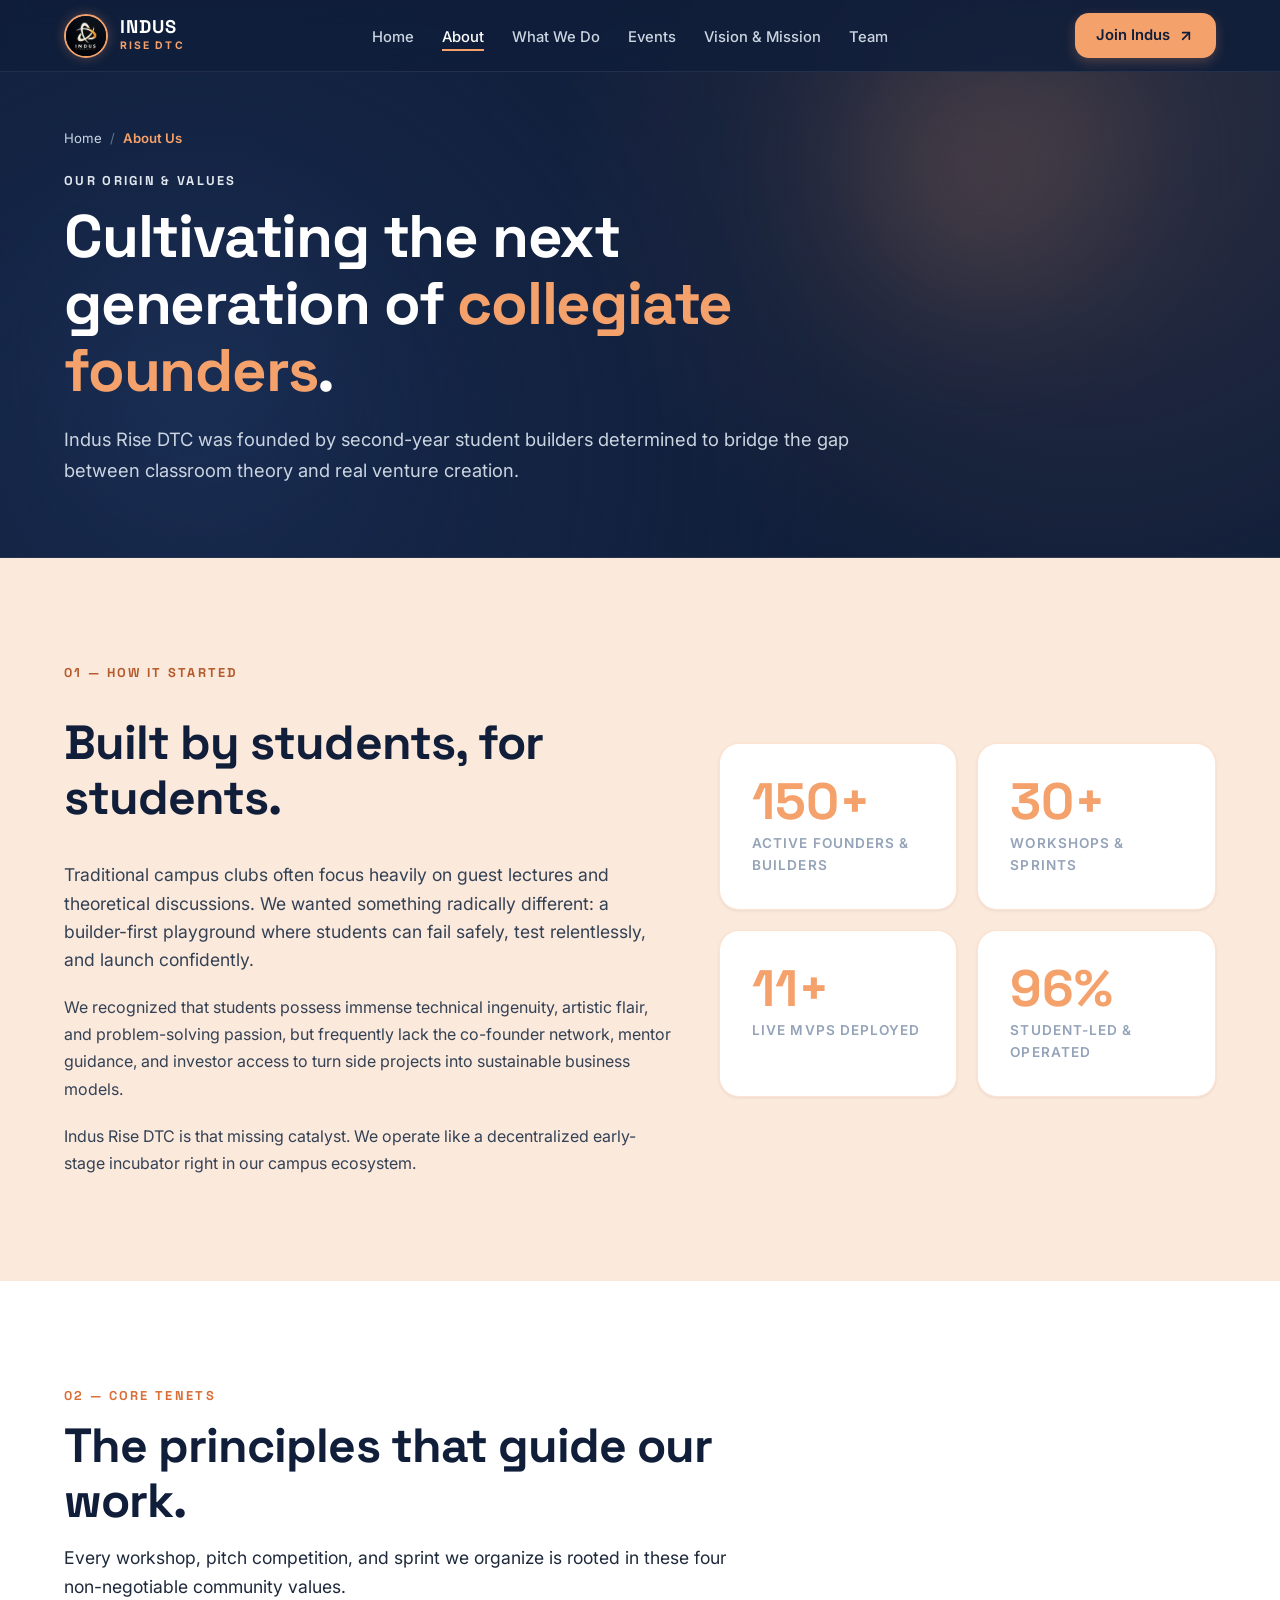
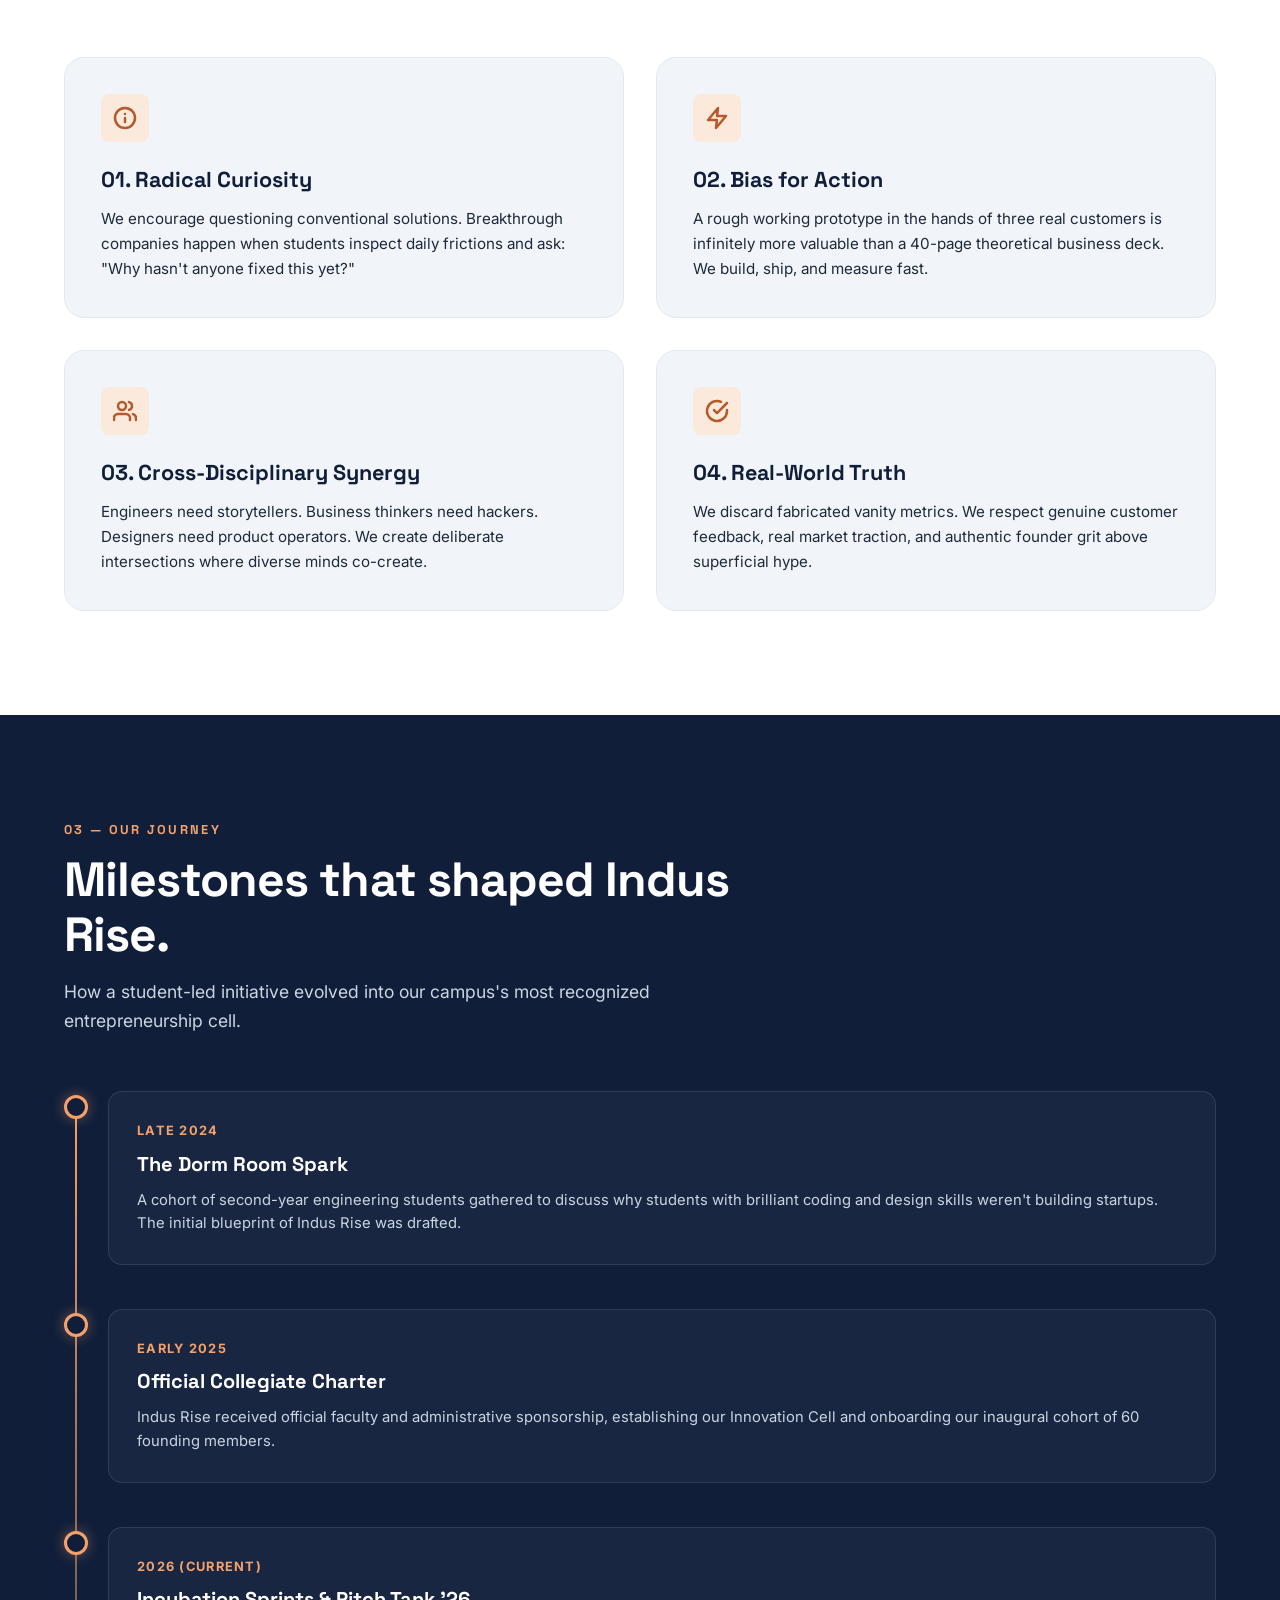
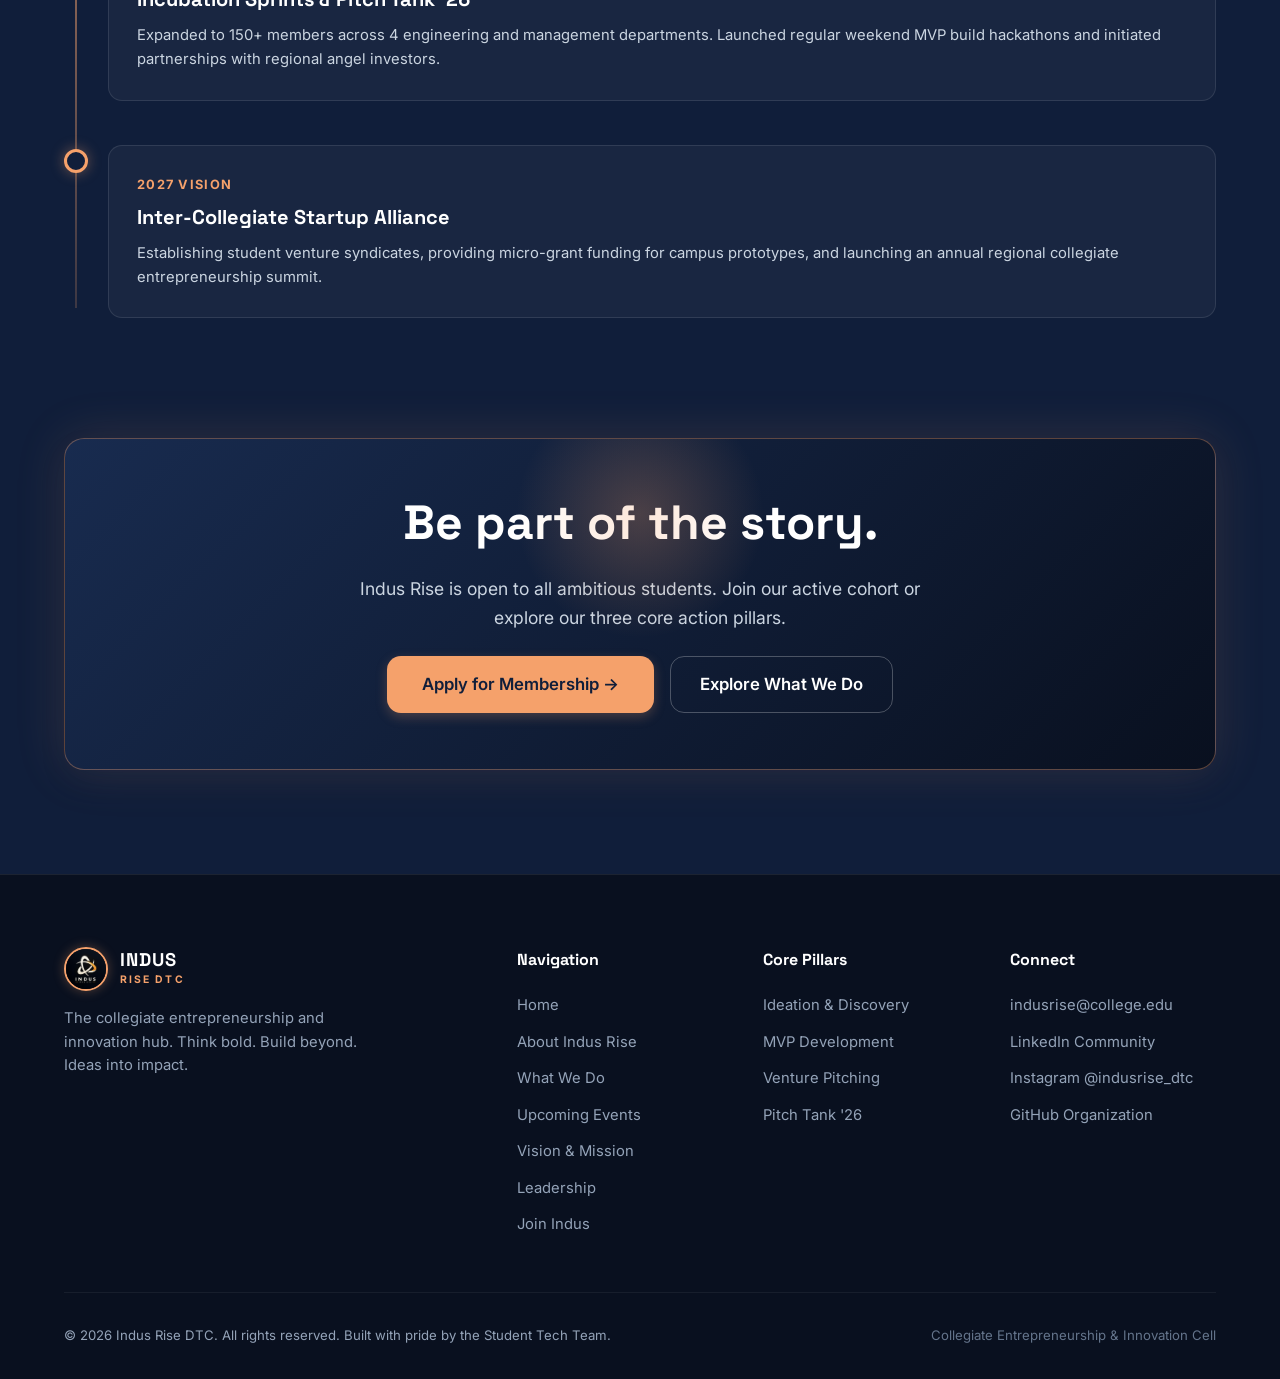
==== about.html @ a125e2bd "Add dedicated pages, preloader animation, and ambient particle graphics" ====
<!DOCTYPE html>
<html lang="en">
<head>
  <meta charset="UTF-8">
  <meta name="viewport" content="width=device-width, initial-scale=1.0">
  <meta name="description" content="About Indus Rise DTC — Our story, ethos, and milestones empowering student founders.">
  <title>About Us — Indus Rise DTC</title>

  <!-- Favicon -->
  <link rel="icon" type="image/png" href="assets/logo.png">

  <!-- Google Fonts: Space Grotesk & Inter -->
  <link rel="preconnect" href="https://fonts.googleapis.com">
  <link rel="preconnect" href="https://fonts.gstatic.com" crossorigin>
  <link href="https://fonts.googleapis.com/css2?family=Inter:wght@400;500;600;700&family=Space+Grotesk:wght@500;600;700&display=swap" rel="stylesheet">

  <!-- Main Stylesheet -->
  <link rel="stylesheet" href="css/style.css">
</head>
<body>

  <!-- Interactive Branded Preloader -->
  <div id="preloader" class="preloader" aria-hidden="true">
    <div class="preloader-emblem">
      <div class="preloader-ring"></div>
      <div class="preloader-ring-outer"></div>
      <img src="assets/logo.png" alt="Indus Rise Logo" class="preloader-logo">
    </div>
    <div class="preloader-text">
      <span id="preloader-status-text">INITIALIZING ABOUT INDUS RISE...</span>
    </div>
    <div class="preloader-bar-wrap">
      <div id="preloader-progress-bar" class="preloader-bar"></div>
    </div>
  </div>

  <!-- Top Scroll Progress Bar -->
  <div id="scroll-progress" aria-hidden="true"></div>

  <!-- Fixed Site Navigation Header -->
  <header class="site-header">
    <div class="nav-container">
      <a href="index.html" class="brand-logo" aria-label="Indus Rise Homepage">
        <img src="assets/logo.png" alt="Indus Rise DTC Logo" class="brand-logo-img">
        <div class="logo-text">
          <span class="logo-title">INDUS</span>
          <span class="logo-sub">RISE DTC</span>
        </div>
      </a>

      <ul class="nav-links">
        <li><a href="index.html">Home</a></li>
        <li><a href="about.html" class="active">About</a></li>
        <li><a href="pillars.html">What We Do</a></li>
        <li><a href="events.html">Events</a></li>
        <li><a href="vision.html">Vision & Mission</a></li>
        <li><a href="team.html">Team</a></li>
      </ul>

      <div class="nav-actions">
        <a href="join.html" class="btn btn-primary">
          Join Indus
          <svg width="16" height="16" viewBox="0 0 24 24" fill="none" stroke="currentColor" stroke-width="2.5" stroke-linecap="round" stroke-linejoin="round">
            <line x1="7" y1="17" x2="17" y2="7"></line>
            <polyline points="7 7 17 7 17 17"></polyline>
          </svg>
        </a>
        <button class="mobile-toggle" aria-label="Toggle navigation menu" aria-expanded="false">
          <span></span>
          <span></span>
          <span></span>
        </button>
      </div>
    </div>
  </header>

  <!-- Mobile Navigation Drawer -->
  <aside class="mobile-drawer" aria-label="Mobile Navigation">
    <ul class="mobile-nav-links">
      <li>
        <a href="index.html">
          <span>Home</span>
          <svg width="18" height="18" viewBox="0 0 24 24" fill="none" stroke="currentColor" stroke-width="2" stroke-linecap="round" stroke-linejoin="round"><path d="M3 9l9-7 9 7v11a2 2 0 0 1-2 2H5a2 2 0 0 1-2-2z"></path></svg>
        </a>
      </li>
      <li>
        <a href="about.html" class="active">
          <span>About Us</span>
          <svg width="18" height="18" viewBox="0 0 24 24" fill="none" stroke="currentColor" stroke-width="2" stroke-linecap="round" stroke-linejoin="round"><path d="M17 21v-2a4 4 0 0 0-4-4H5a4 4 0 0 0-4 4v2"></path><circle cx="9" cy="7" r="4"></circle></svg>
        </a>
      </li>
      <li>
        <a href="pillars.html">
          <span>What We Do</span>
          <svg width="18" height="18" viewBox="0 0 24 24" fill="none" stroke="currentColor" stroke-width="2" stroke-linecap="round" stroke-linejoin="round"><polygon points="12 2 2 7 12 12 22 7 12 2"></polygon><polyline points="2 17 12 22 22 17"></polyline><polyline points="2 12 12 17 22 12"></polyline></svg>
        </a>
      </li>
      <li>
        <a href="events.html">
          <span>Events & Activities</span>
          <svg width="18" height="18" viewBox="0 0 24 24" fill="none" stroke="currentColor" stroke-width="2" stroke-linecap="round" stroke-linejoin="round"><rect x="3" y="4" width="18" height="18" rx="2" ry="2"></rect><line x1="16" y1="2" x2="16" y2="6"></line><line x1="8" y1="2" x2="8" y2="6"></line><line x1="3" y1="10" x2="21" y2="10"></line></svg>
        </a>
      </li>
      <li>
        <a href="vision.html">
          <span>Vision & Mission</span>
          <svg width="18" height="18" viewBox="0 0 24 24" fill="none" stroke="currentColor" stroke-width="2" stroke-linecap="round" stroke-linejoin="round"><circle cx="12" cy="12" r="10"></circle><polygon points="16.24 7.76 14.12 14.12 7.76 16.24 9.88 9.88 16.24 7.76"></polygon></svg>
        </a>
      </li>
      <li>
        <a href="team.html">
          <span>Leadership Team</span>
          <svg width="18" height="18" viewBox="0 0 24 24" fill="none" stroke="currentColor" stroke-width="2" stroke-linecap="round" stroke-linejoin="round"><path d="M16 21v-2a4 4 0 0 0-4-4H6a4 4 0 0 0-4 4v2"></path><circle cx="9" cy="7" r="4"></circle><path d="M22 21v-2a4 4 0 0 0-3-3.87"></path><path d="M16 3.13a4 4 0 0 1 0 7.75"></path></svg>
        </a>
      </li>
      <li>
        <a href="join.html" style="background: rgba(245, 161, 107, 0.2); color: var(--color-peach-500);">
          <span>Join the Club</span>
          <svg width="18" height="18" viewBox="0 0 24 24" fill="none" stroke="currentColor" stroke-width="2" stroke-linecap="round" stroke-linejoin="round"><line x1="12" y1="5" x2="12" y2="19"></line><line x1="5" y1="12" x2="19" y2="12"></line></svg>
        </a>
      </li>
    </ul>
  </aside>

  <!-- ========================================================================
       PAGE BANNER
       ======================================================================== -->
  <section class="page-banner">
    <div class="ambient-canvas-wrap" aria-hidden="true">
      <div class="glow-orb glow-orb-peach" style="width: 340px; height: 340px; top: 0%; right: 10%;"></div>
      <div class="glow-orb glow-orb-navy" style="width: 400px; height: 400px; bottom: 0%; left: 0%;"></div>
    </div>

    <div class="section-container">
      <div class="page-banner-content reveal">
        <nav class="breadcrumbs" aria-label="Breadcrumbs">
          <a href="index.html">Home</a>
          <span class="sep">/</span>
          <span class="current">About Us</span>
        </nav>

        <span class="section-tag">OUR ORIGIN & VALUES</span>
        <h1 class="page-banner-title">
          Cultivating the next generation of <span style="color: var(--color-peach-500);">collegiate founders</span>.
        </h1>
        <p class="page-banner-desc">
          Indus Rise DTC was founded by second-year student builders determined to bridge the gap between classroom theory and real venture creation.
        </p>
      </div>
    </div>
  </section>

  <!-- ========================================================================
       SECTION: THE GENESIS STORY
       ======================================================================== -->
  <section class="section theme-peach">
    <div class="section-container">
      <div class="about-grid">
        <div class="about-text-col reveal">
          <span class="section-tag">01 — HOW IT STARTED</span>
          <h2 class="section-title">Built by students, for students.</h2>
          <p class="section-desc">
            Traditional campus clubs often focus heavily on guest lectures and theoretical discussions. We wanted something radically different: a builder-first playground where students can fail safely, test relentlessly, and launch confidently.
          </p>
          <p style="color: var(--color-slate-700); font-size: 1rem; line-height: 1.7;">
            We recognized that students possess immense technical ingenuity, artistic flair, and problem-solving passion, but frequently lack the co-founder network, mentor guidance, and investor access to turn side projects into sustainable business models.
          </p>
          <p style="color: var(--color-slate-700); font-size: 1rem; line-height: 1.7;">
            Indus Rise DTC is that missing catalyst. We operate like a decentralized early-stage incubator right in our campus ecosystem.
          </p>
        </div>

        <!-- Metric Highlight Cards with Live Animated Counters -->
        <div class="reveal reveal-delay-2" style="display: grid; grid-template-columns: 1fr 1fr; gap: 1.25rem;">
          <div class="card-glow-spot" style="background: var(--color-white); border-radius: var(--border-radius-lg); padding: 2rem; border: 1px solid rgba(245, 161, 107, 0.3); box-shadow: var(--shadow-sm);">
            <div class="counter-box">
              <span class="counter-number" data-count="150" data-suffix="+">0</span>
              <span class="counter-label">Active Founders & Builders</span>
            </div>
          </div>

          <div class="card-glow-spot" style="background: var(--color-white); border-radius: var(--border-radius-lg); padding: 2rem; border: 1px solid rgba(245, 161, 107, 0.3); box-shadow: var(--shadow-sm);">
            <div class="counter-box">
              <span class="counter-number" data-count="30" data-suffix="+">0</span>
              <span class="counter-label">Workshops & Sprints</span>
            </div>
          </div>

          <div class="card-glow-spot" style="background: var(--color-white); border-radius: var(--border-radius-lg); padding: 2rem; border: 1px solid rgba(245, 161, 107, 0.3); box-shadow: var(--shadow-sm);">
            <div class="counter-box">
              <span class="counter-number" data-count="12" data-suffix="+">0</span>
              <span class="counter-label">Live MVPs Deployed</span>
            </div>
          </div>

          <div class="card-glow-spot" style="background: var(--color-white); border-radius: var(--border-radius-lg); padding: 2rem; border: 1px solid rgba(245, 161, 107, 0.3); box-shadow: var(--shadow-sm);">
            <div class="counter-box">
              <span class="counter-number" data-count="100" data-suffix="%">0</span>
              <span class="counter-label">Student-Led & Operated</span>
            </div>
          </div>
        </div>
      </div>
    </div>
  </section>

  <!-- ========================================================================
       SECTION: OUR 4 CORE TENETS
       ======================================================================== -->
  <section class="section theme-white">
    <div class="section-container">
      <div class="section-header reveal">
        <span class="section-tag">02 — CORE TENETS</span>
        <h2 class="section-title">The principles that guide our work.</h2>
        <p class="section-desc">
          Every workshop, pitch competition, and sprint we organize is rooted in these four non-negotiable community values.
        </p>
      </div>

      <div class="details-grid-2col">
        <!-- Tenet 1 -->
        <div class="card-glow-spot reveal reveal-delay-1" style="background: var(--color-slate-100); border: 1px solid var(--color-slate-200); border-radius: var(--border-radius-lg); padding: 2.25rem;">
          <div style="width: 48px; height: 48px; border-radius: var(--border-radius-sm); background: var(--color-peach-100); color: var(--color-peach-700); display: flex; align-items: center; justify-content: center; margin-bottom: 1.25rem;">
            <svg width="24" height="24" viewBox="0 0 24 24" fill="none" stroke="currentColor" stroke-width="2.5" stroke-linecap="round" stroke-linejoin="round">
              <circle cx="12" cy="12" r="10"></circle>
              <line x1="12" y1="16" x2="12" y2="12"></line>
              <line x1="12" y1="8" x2="12.01" y2="8"></line>
            </svg>
          </div>
          <h3 style="font-family: var(--font-heading); color: var(--color-navy-900); font-size: 1.35rem; margin-bottom: 0.5rem;">01. Radical Curiosity</h3>
          <p style="color: var(--color-slate-600); font-size: 0.95rem; line-height: 1.65;">
            We encourage questioning conventional solutions. Breakthrough companies happen when students inspect daily frictions and ask: "Why hasn't anyone fixed this yet?"
          </p>
        </div>

        <!-- Tenet 2 -->
        <div class="card-glow-spot reveal reveal-delay-2" style="background: var(--color-slate-100); border: 1px solid var(--color-slate-200); border-radius: var(--border-radius-lg); padding: 2.25rem;">
          <div style="width: 48px; height: 48px; border-radius: var(--border-radius-sm); background: var(--color-peach-100); color: var(--color-peach-700); display: flex; align-items: center; justify-content: center; margin-bottom: 1.25rem;">
            <svg width="24" height="24" viewBox="0 0 24 24" fill="none" stroke="currentColor" stroke-width="2.5" stroke-linecap="round" stroke-linejoin="round">
              <polygon points="13 2 3 14 12 14 11 22 21 10 12 10 13 2"></polygon>
            </svg>
          </div>
          <h3 style="font-family: var(--font-heading); color: var(--color-navy-900); font-size: 1.35rem; margin-bottom: 0.5rem;">02. Bias for Action</h3>
          <p style="color: var(--color-slate-600); font-size: 0.95rem; line-height: 1.65;">
            A rough working prototype in the hands of three real customers is infinitely more valuable than a 40-page theoretical business deck. We build, ship, and measure fast.
          </p>
        </div>

        <!-- Tenet 3 -->
        <div class="card-glow-spot reveal reveal-delay-3" style="background: var(--color-slate-100); border: 1px solid var(--color-slate-200); border-radius: var(--border-radius-lg); padding: 2.25rem;">
          <div style="width: 48px; height: 48px; border-radius: var(--border-radius-sm); background: var(--color-peach-100); color: var(--color-peach-700); display: flex; align-items: center; justify-content: center; margin-bottom: 1.25rem;">
            <svg width="24" height="24" viewBox="0 0 24 24" fill="none" stroke="currentColor" stroke-width="2.5" stroke-linecap="round" stroke-linejoin="round">
              <path d="M17 21v-2a4 4 0 0 0-4-4H5a4 4 0 0 0-4 4v2"></path>
              <circle cx="9" cy="7" r="4"></circle>
              <path d="M23 21v-2a4 4 0 0 0-3-3.87"></path>
              <path d="M16 3.13a4 4 0 0 1 0 7.75"></path>
            </svg>
          </div>
          <h3 style="font-family: var(--font-heading); color: var(--color-navy-900); font-size: 1.35rem; margin-bottom: 0.5rem;">03. Cross-Disciplinary Synergy</h3>
          <p style="color: var(--color-slate-600); font-size: 0.95rem; line-height: 1.65;">
            Engineers need storytellers. Business thinkers need hackers. Designers need product operators. We create deliberate intersections where diverse minds co-create.
          </p>
        </div>

        <!-- Tenet 4 -->
        <div class="card-glow-spot reveal reveal-delay-4" style="background: var(--color-slate-100); border: 1px solid var(--color-slate-200); border-radius: var(--border-radius-lg); padding: 2.25rem;">
          <div style="width: 48px; height: 48px; border-radius: var(--border-radius-sm); background: var(--color-peach-100); color: var(--color-peach-700); display: flex; align-items: center; justify-content: center; margin-bottom: 1.25rem;">
            <svg width="24" height="24" viewBox="0 0 24 24" fill="none" stroke="currentColor" stroke-width="2.5" stroke-linecap="round" stroke-linejoin="round">
              <path d="M22 11.08V12a10 10 0 1 1-5.93-9.14"></path>
              <polyline points="22 4 12 14.01 9 11.01"></polyline>
            </svg>
          </div>
          <h3 style="font-family: var(--font-heading); color: var(--color-navy-900); font-size: 1.35rem; margin-bottom: 0.5rem;">04. Real-World Truth</h3>
          <p style="color: var(--color-slate-600); font-size: 0.95rem; line-height: 1.65;">
            We discard fabricated vanity metrics. We respect genuine customer feedback, real market traction, and authentic founder grit above superficial hype.
          </p>
        </div>
      </div>
    </div>
  </section>

  <!-- ========================================================================
       SECTION: MILESTONE TIMELINE
       ======================================================================== -->
  <section class="section theme-dark">
    <div class="section-container">
      <div class="section-header reveal">
        <span class="section-tag">03 — OUR JOURNEY</span>
        <h2 class="section-title">Milestones that shaped Indus Rise.</h2>
        <p class="section-desc">
          How a student-led initiative evolved into our campus's most recognized entrepreneurship cell.
        </p>
      </div>

      <div class="timeline-track reveal">
        <!-- Node 1 -->
        <div class="timeline-node">
          <div class="timeline-dot"></div>
          <div class="timeline-content card-glow-spot">
            <span class="timeline-date">Late 2024</span>
            <h3 class="timeline-title">The Dorm Room Spark</h3>
            <p class="timeline-desc">
              A cohort of second-year engineering students gathered to discuss why students with brilliant coding and design skills weren't building startups. The initial blueprint of Indus Rise was drafted.
            </p>
          </div>
        </div>

        <!-- Node 2 -->
        <div class="timeline-node">
          <div class="timeline-dot"></div>
          <div class="timeline-content card-glow-spot">
            <span class="timeline-date">Early 2025</span>
            <h3 class="timeline-title">Official Collegiate Charter</h3>
            <p class="timeline-desc">
              Indus Rise received official faculty and administrative sponsorship, establishing our Innovation Cell and onboarding our inaugural cohort of 60 founding members.
            </p>
          </div>
        </div>

        <!-- Node 3 -->
        <div class="timeline-node">
          <div class="timeline-dot"></div>
          <div class="timeline-content card-glow-spot">
            <span class="timeline-date">2026 (Current)</span>
            <h3 class="timeline-title">Incubation Sprints & Pitch Tank '26</h3>
            <p class="timeline-desc">
              Expanded to 150+ members across 4 engineering and management departments. Launched regular weekend MVP build hackathons and initiated partnerships with regional angel investors.
            </p>
          </div>
        </div>

        <!-- Node 4 -->
        <div class="timeline-node">
          <div class="timeline-dot"></div>
          <div class="timeline-content card-glow-spot">
            <span class="timeline-date">2027 Vision</span>
            <h3 class="timeline-title">Inter-Collegiate Startup Alliance</h3>
            <p class="timeline-desc">
              Establishing student venture syndicates, providing micro-grant funding for campus prototypes, and launching an annual regional collegiate entrepreneurship summit.
            </p>
          </div>
        </div>
      </div>
    </div>
  </section>

  <!-- ========================================================================
       CALL TO ACTION BANNER
       ======================================================================== -->
  <section class="section theme-dark" style="padding-top: 1rem;">
    <div class="section-container">
      <div class="cta-box reveal">
        <h2 class="cta-headline">Be part of the story.</h2>
        <p class="cta-subtitle">
          Indus Rise is open to all ambitious students. Join our active cohort or explore our three core action pillars.
        </p>
        <div style="display: flex; gap: 1rem; flex-wrap: wrap; justify-content: center;">
          <a href="join.html" class="btn btn-primary" style="padding: 0.85rem 2.2rem; font-size: 1.05rem;">
            Apply for Membership →
          </a>
          <a href="pillars.html" class="btn btn-outline" style="padding: 0.85rem 1.8rem; font-size: 1.05rem;">
            Explore What We Do
          </a>
        </div>
      </div>
    </div>
  </section>

  <!-- ========================================================================
       FOOTER
       ======================================================================== -->
  <footer class="site-footer">
    <div class="section-container">
      <div class="footer-top">
        <div class="footer-brand">
          <div class="brand-logo">
            <img src="assets/logo.png" alt="Indus Rise Logo" class="brand-logo-img">
            <div class="logo-text">
              <span class="logo-title">INDUS</span>
              <span class="logo-sub">RISE DTC</span>
            </div>
          </div>
          <p class="footer-desc">
            The collegiate entrepreneurship and innovation hub. Think bold. Build beyond. Ideas into impact.
          </p>
        </div>

        <div class="footer-nav-col">
          <h5>Navigation</h5>
          <ul class="footer-links">
            <li><a href="index.html">Home</a></li>
            <li><a href="about.html">About Indus Rise</a></li>
            <li><a href="pillars.html">What We Do</a></li>
            <li><a href="events.html">Upcoming Events</a></li>
            <li><a href="vision.html">Vision & Mission</a></li>
            <li><a href="team.html">Leadership</a></li>
            <li><a href="join.html">Join Indus</a></li>
          </ul>
        </div>

        <div class="footer-nav-col">
          <h5>Core Pillars</h5>
          <ul class="footer-links">
            <li><a href="pillars.html">Ideation & Discovery</a></li>
            <li><a href="pillars.html">MVP Development</a></li>
            <li><a href="pillars.html">Venture Pitching</a></li>
            <li><a href="events.html">Pitch Tank '26</a></li>
          </ul>
        </div>

        <div class="footer-nav-col">
          <h5>Connect</h5>
          <ul class="footer-links">
            <li><a href="mailto:indusrise@college.edu">indusrise@college.edu</a></li>
            <li><a href="#">LinkedIn Community</a></li>
            <li><a href="#">Instagram @indusrise_dtc</a></li>
            <li><a href="#">GitHub Organization</a></li>
          </ul>
        </div>
      </div>

      <div class="footer-bottom">
        <p>&copy; 2026 Indus Rise DTC. All rights reserved. Built with pride by the Student Tech Team.</p>
        <p style="color: var(--color-slate-500);">Collegiate Entrepreneurship & Innovation Cell</p>
      </div>
    </div>
  </footer>

  <button id="back-to-top" class="back-to-top-btn" aria-label="Back to top">
    <svg width="20" height="20" viewBox="0 0 24 24" fill="none" stroke="currentColor" stroke-width="2.5" stroke-linecap="round" stroke-linejoin="round">
      <polyline points="18 15 12 9 6 15"></polyline>
    </svg>
  </button>

  <script src="js/main.js"></script>
</body>
</html>
---- css/style.css ----
/* ==========================================================================
   INDUS ASCENDS — DESIGN SYSTEM & STYLESHEET
   Collegiate Entrepreneurship & Startup Club
   ========================================================================== */

/* --------------------------------------------------------------------------
   1. Design Tokens & Variables
   ----------------------------------------------------------------------- */
:root {
  /* Brand Palette */
  --color-navy-950: #09101f;
  --color-navy-900: #101e3a; /* Main Deep Navy */
  --color-navy-800: #182b4f;
  --color-navy-700: #223b6b;
  --color-navy-light: #2c4a83;

  --color-peach-500: #f5a16b; /* Main Peach Orange */
  --color-peach-600: #d96e37; /* Darker orange for accessible text on light bg */
  --color-peach-700: #b45a2b;
  --color-peach-200: #f7cfb8;
  --color-peach-100: #fbe9dc; /* Soft Peach Alternate Background */
  --color-peach-50: #fff6ef;

  --color-white: #ffffff;
  --color-slate-100: #f1f5f9;
  --color-slate-200: #e2e8f0;
  --color-slate-300: #cbd5e1;
  --color-slate-400: #94a3b8;
  --color-slate-500: #64748b;
  --color-slate-700: #334155;
  --color-slate-800: #1e293b;
  --color-slate-900: #0f172a;

  /* Typography */
  --font-heading: 'Space Grotesk', -apple-system, BlinkMacSystemFont, 'Segoe UI', Roboto, sans-serif;
  --font-body: 'Inter', -apple-system, BlinkMacSystemFont, 'Segoe UI', Roboto, sans-serif;

  /* Shadows & Elevations */
  --shadow-sm: 0 1px 3px rgba(16, 30, 58, 0.08);
  --shadow-md: 0 4px 14px -2px rgba(16, 30, 58, 0.12);
  --shadow-lg: 0 12px 28px -4px rgba(16, 30, 58, 0.16);
  --shadow-glow: 0 0 25px rgba(245, 161, 107, 0.35);

  /* Transitions */
  --transition-fast: 0.2s cubic-bezier(0.16, 1, 0.3, 1);
  --transition-base: 0.35s cubic-bezier(0.16, 1, 0.3, 1);
  --transition-smooth: 0.5s cubic-bezier(0.16, 1, 0.3, 1);

  /* Layout */
  --max-width: 1200px;
  --nav-height: 72px;
  --border-radius-sm: 8px;
  --border-radius-md: 14px;
  --border-radius-lg: 20px;
  --border-radius-full: 9999px;
}

/* --------------------------------------------------------------------------
   2. Reset & Base Styles
   ----------------------------------------------------------------------- */
*, *::before, *::after {
  box-sizing: border-box;
  margin: 0;
  padding: 0;
}

html {
  scroll-behavior: smooth;
  font-size: 16px;
  -webkit-font-smoothing: antialiased;
  -moz-osx-font-smoothing: grayscale;
}

body {
  font-family: var(--font-body);
  background-color: var(--color-navy-900);
  color: var(--color-slate-200);
  line-height: 1.65;
  overflow-x: hidden;
  position: relative;
}

img, svg {
  display: block;
  max-width: 100%;
}

a {
  color: inherit;
  text-decoration: none;
  transition: color var(--transition-fast);
}

button, input, select, textarea {
  font: inherit;
}

/* --------------------------------------------------------------------------
   3. Scroll Progress Indicator & Top Bar
   ----------------------------------------------------------------------- */
#scroll-progress {
  position: fixed;
  top: 0;
  left: 0;
  width: 0%;
  height: 3px;
  background: linear-gradient(90deg, var(--color-peach-500), #ff7a38);
  z-index: 1000;
  transition: width 0.1s linear;
}

/* --------------------------------------------------------------------------
   4. Header & Navigation
   ----------------------------------------------------------------------- */
.site-header {
  position: fixed;
  top: 0;
  left: 0;
  right: 0;
  height: var(--nav-height);
  background: rgba(16, 30, 58, 0.85);
  backdrop-filter: blur(12px);
  -webkit-backdrop-filter: blur(12px);
  border-bottom: 1px solid rgba(255, 255, 255, 0.08);
  z-index: 900;
  display: flex;
  align-items: center;
  transition: background var(--transition-base), border-color var(--transition-base);
}

.site-header.scrolled {
  background: rgba(10, 19, 36, 0.95);
  border-bottom-color: rgba(245, 161, 107, 0.2);
  box-shadow: 0 4px 20px rgba(0, 0, 0, 0.25);
}

.nav-container {
  width: 100%;
  max-width: var(--max-width);
  margin: 0 auto;
  padding: 0 1.5rem;
  display: flex;
  align-items: center;
  justify-content: space-between;
}

/* Brand Logo */
.brand-logo {
  display: flex;
  align-items: center;
  gap: 0.75rem;
}

.brand-logo-img {
  width: 44px;
  height: 44px;
  object-fit: cover;
  border-radius: 50%;
  border: 2px solid var(--color-peach-500);
  box-shadow: 0 0 12px rgba(245, 161, 107, 0.3);
  transition: transform var(--transition-fast), box-shadow var(--transition-fast);
}

.brand-logo:hover .brand-logo-img {
  transform: translateY(-2px) scale(1.05);
  box-shadow: var(--shadow-glow);
}

.logo-icon-box {
  width: 38px;
  height: 38px;
  background: var(--color-peach-500);
  border-radius: var(--border-radius-sm);
  display: flex;
  align-items: center;
  justify-content: center;
  color: var(--color-navy-900);
  transition: transform var(--transition-fast), box-shadow var(--transition-fast);
}

.brand-logo:hover .logo-icon-box {
  transform: translateY(-2px) rotate(4deg);
  box-shadow: var(--shadow-glow);
}

.logo-text {
  display: flex;
  flex-direction: column;
}

.logo-title {
  font-family: var(--font-heading);
  font-size: 1.15rem;
  font-weight: 700;
  letter-spacing: 0.06em;
  color: var(--color-white);
  line-height: 1.1;
}

.logo-sub {
  font-size: 0.65rem;
  font-weight: 700;
  letter-spacing: 0.2em;
  color: var(--color-peach-500);
}

/* Nav Links */
.nav-links {
  display: none;
  align-items: center;
  gap: 1.75rem;
  list-style: none;
}

.nav-links a {
  font-size: 0.925rem;
  font-weight: 500;
  color: var(--color-slate-300);
  position: relative;
  padding: 0.35rem 0;
}

.nav-links a::after {
  content: '';
  position: absolute;
  bottom: 0;
  left: 0;
  width: 0;
  height: 2px;
  background-color: var(--color-peach-500);
  transition: width var(--transition-fast);
}

.nav-links a:hover,
.nav-links a.active {
  color: var(--color-white);
}

.nav-links a:hover::after,
.nav-links a.active::after {
  width: 100%;
}

.nav-actions {
  display: flex;
  align-items: center;
  gap: 1rem;
}

/* Primary Button */
.btn {
  display: inline-flex;
  align-items: center;
  justify-content: center;
  gap: 0.5rem;
  padding: 0.65rem 1.35rem;
  border-radius: var(--border-radius-md);
  font-size: 0.925rem;
  font-weight: 600;
  cursor: pointer;
  transition: all var(--transition-fast);
  border: none;
}

.btn-primary {
  background-color: var(--color-peach-500);
  color: var(--color-navy-900);
  box-shadow: 0 4px 12px rgba(245, 161, 107, 0.25);
}

.btn-primary:hover {
  background-color: #f7b285;
  transform: translateY(-2px);
  box-shadow: var(--shadow-glow);
}

.btn-outline {
  background: transparent;
  color: var(--color-white);
  border: 1px solid rgba(255, 255, 255, 0.25);
}

.btn-outline:hover {
  border-color: var(--color-peach-500);
  color: var(--color-peach-500);
  background: rgba(245, 161, 107, 0.05);
  transform: translateY(-2px);
}

.btn-dark {
  background-color: var(--color-navy-900);
  color: var(--color-white);
}

.btn-dark:hover {
  background-color: var(--color-navy-800);
  transform: translateY(-2px);
}

/* Mobile Toggle Hamburger */
.mobile-toggle {
  display: flex;
  flex-direction: column;
  justify-content: center;
  gap: 5px;
  width: 40px;
  height: 40px;
  background: transparent;
  border: 1px solid rgba(255, 255, 255, 0.15);
  border-radius: var(--border-radius-sm);
  padding: 8px;
  cursor: pointer;
  color: var(--color-white);
}

.mobile-toggle span {
  width: 100%;
  height: 2px;
  background-color: var(--color-white);
  border-radius: 2px;
  transition: transform var(--transition-fast), opacity var(--transition-fast);
}

.mobile-toggle.is-active span:nth-child(1) {
  transform: translateY(7px) rotate(45deg);
}
.mobile-toggle.is-active span:nth-child(2) {
  opacity: 0;
}
.mobile-toggle.is-active span:nth-child(3) {
  transform: translateY(-7px) rotate(-45deg);
}

/* Mobile Drawer */
.mobile-drawer {
  position: fixed;
  top: var(--nav-height);
  right: -100%;
  width: 100%;
  max-width: 320px;
  height: calc(100vh - var(--nav-height));
  background: rgba(16, 30, 58, 0.98);
  backdrop-filter: blur(20px);
  border-left: 1px solid rgba(255, 255, 255, 0.1);
  padding: 2rem 1.5rem;
  display: flex;
  flex-direction: column;
  gap: 1.5rem;
  transition: right var(--transition-base);
  z-index: 899;
}

.mobile-drawer.open {
  right: 0;
}

.mobile-nav-links {
  list-style: none;
  display: flex;
  flex-direction: column;
  gap: 1rem;
}

.mobile-nav-links a {
  display: flex;
  align-items: center;
  justify-content: space-between;
  padding: 0.75rem 1rem;
  border-radius: var(--border-radius-sm);
  color: var(--color-white);
  font-weight: 500;
  font-size: 1.05rem;
  background: rgba(255, 255, 255, 0.03);
  transition: background var(--transition-fast);
}

.mobile-nav-links a:hover {
  background: rgba(245, 161, 107, 0.15);
  color: var(--color-peach-500);
}

/* Side Dots Indicator */
.side-dots-nav {
  position: fixed;
  right: 1.5rem;
  top: 50%;
  transform: translateY(-50%);
  display: none;
  flex-direction: column;
  gap: 0.85rem;
  z-index: 850;
}

.side-dot {
  width: 10px;
  height: 10px;
  border-radius: 50%;
  background: rgba(255, 255, 255, 0.25);
  border: 1px solid transparent;
  cursor: pointer;
  transition: all var(--transition-fast);
  position: relative;
}

.side-dot:hover,
.side-dot.active {
  background: var(--color-peach-500);
  transform: scale(1.35);
  box-shadow: 0 0 10px var(--color-peach-500);
}

.side-dot::before {
  content: attr(data-label);
  position: absolute;
  right: 1.5rem;
  top: 50%;
  transform: translateY(-50%);
  padding: 0.2rem 0.5rem;
  background: var(--color-navy-950);
  color: var(--color-slate-200);
  font-size: 0.75rem;
  border-radius: 4px;
  white-space: nowrap;
  opacity: 0;
  pointer-events: none;
  transition: opacity var(--transition-fast);
  border: 1px solid rgba(255, 255, 255, 0.1);
}

.side-dot:hover::before {
  opacity: 1;
}

/* --------------------------------------------------------------------------
   5. Hero Section
   ----------------------------------------------------------------------- */
.hero-section {
  position: relative;
  min-height: 100vh;
  padding-top: calc(var(--nav-height) + 3rem);
  padding-bottom: 4rem;
  background: radial-gradient(circle at 80% 20%, rgba(245, 161, 107, 0.12) 0%, transparent 40%),
              radial-gradient(circle at 20% 70%, rgba(24, 43, 79, 0.8) 0%, transparent 60%),
              var(--color-navy-900);
  display: flex;
  align-items: center;
  overflow: hidden;
}

.hero-container {
  width: 100%;
  max-width: var(--max-width);
  margin: 0 auto;
  padding: 0 1.5rem;
  display: grid;
  grid-template-columns: 1fr;
  gap: 3rem;
  align-items: center;
  position: relative;
  z-index: 2;
}

.hero-content {
  display: flex;
  flex-direction: column;
  gap: 1.5rem;
}

.badge-tag {
  display: inline-flex;
  align-items: center;
  gap: 0.5rem;
  align-self: flex-start;
  padding: 0.35rem 0.85rem;
  background: rgba(245, 161, 107, 0.12);
  border: 1px solid rgba(245, 161, 107, 0.3);
  border-radius: var(--border-radius-full);
  font-size: 0.75rem;
  font-weight: 700;
  letter-spacing: 0.12em;
  color: var(--color-peach-500);
  text-transform: uppercase;
}

.badge-dot {
  width: 6px;
  height: 6px;
  background-color: var(--color-peach-500);
  border-radius: 50%;
  box-shadow: 0 0 8px var(--color-peach-500);
  animation: pulse-dot 2s infinite;
}

@keyframes pulse-dot {
  0%, 100% { opacity: 1; transform: scale(1); }
  50% { opacity: 0.4; transform: scale(0.8); }
}

.hero-headline {
  font-family: var(--font-heading);
  font-size: clamp(2.5rem, 6vw, 4.25rem);
  font-weight: 700;
  line-height: 1.08;
  color: var(--color-white);
  letter-spacing: -0.02em;
}

.hero-headline .highlight {
  color: var(--color-peach-500);
  position: relative;
  display: inline-block;
}

.hero-subtitle {
  font-size: clamp(1.05rem, 2vw, 1.25rem);
  color: var(--color-slate-300);
  max-width: 540px;
  line-height: 1.6;
}

.hero-cta-group {
  display: flex;
  flex-wrap: wrap;
  align-items: center;
  gap: 1rem;
  margin-top: 0.5rem;
}

/* Interactive Hero Visual Graphic */
.hero-visual {
  position: relative;
  display: flex;
  justify-content: center;
  align-items: center;
}

.visual-canvas {
  width: 100%;
  max-width: 480px;
  aspect-ratio: 1 / 1;
  background: linear-gradient(135deg, rgba(24, 43, 79, 0.7) 0%, rgba(16, 30, 58, 0.95) 100%);
  border: 1px solid rgba(245, 161, 107, 0.25);
  border-radius: var(--border-radius-lg);
  padding: 2rem;
  display: flex;
  flex-direction: column;
  justify-content: space-between;
  box-shadow: var(--shadow-lg), 0 0 40px rgba(16, 30, 58, 0.8);
  position: relative;
  overflow: hidden;
}

.visual-canvas::before {
  content: '';
  position: absolute;
  top: -50%;
  right: -50%;
  width: 100%;
  height: 100%;
  background: radial-gradient(circle, rgba(245, 161, 107, 0.2) 0%, transparent 70%);
  pointer-events: none;
}

.visual-card-top {
  display: flex;
  justify-content: space-between;
  align-items: center;
}

.visual-metric-badge {
  background: rgba(255, 255, 255, 0.08);
  padding: 0.4rem 0.85rem;
  border-radius: var(--border-radius-full);
  font-size: 0.75rem;
  color: var(--color-peach-500);
  font-weight: 600;
  border: 1px solid rgba(255, 255, 255, 0.1);
}

.visual-center-art {
  display: flex;
  flex-direction: column;
  align-items: center;
  justify-content: center;
  gap: 1rem;
  text-align: center;
  margin: 1.5rem 0;
}

.ascend-icon-ring,
.hero-emblem-wrap {
  width: 104px;
  height: 104px;
  border-radius: 50%;
  background: linear-gradient(135deg, var(--color-peach-500), #ff7a38);
  display: flex;
  align-items: center;
  justify-content: center;
  color: var(--color-navy-950);
  box-shadow: 0 0 35px rgba(245, 161, 107, 0.4);
  animation: float-shape 4s ease-in-out infinite;
  overflow: hidden;
  padding: 3px;
}

.hero-emblem-img {
  width: 100%;
  height: 100%;
  object-fit: cover;
  border-radius: 50%;
}

@keyframes float-shape {
  0%, 100% { transform: translateY(0px) rotate(0deg); }
  50% { transform: translateY(-8px) rotate(4deg); }
}

.visual-card-bottom {
  display: grid;
  grid-template-columns: repeat(3, 1fr);
  gap: 0.75rem;
  background: rgba(10, 19, 36, 0.6);
  backdrop-filter: blur(8px);
  padding: 1rem;
  border-radius: var(--border-radius-md);
  border: 1px solid rgba(255, 255, 255, 0.08);
}

.stat-item {
  display: flex;
  flex-direction: column;
  align-items: center;
  text-align: center;
}

.stat-num {
  font-family: var(--font-heading);
  font-weight: 700;
  color: var(--color-white);
  font-size: 1.15rem;
}

.stat-label {
  font-size: 0.65rem;
  color: var(--color-slate-400);
  text-transform: uppercase;
  letter-spacing: 0.05em;
}

/* Scroll indicator cue */
.scroll-cue {
  display: inline-flex;
  align-items: center;
  gap: 0.5rem;
  font-size: 0.75rem;
  font-weight: 600;
  letter-spacing: 0.15em;
  color: var(--color-slate-400);
  text-transform: uppercase;
  margin-top: 1rem;
  transition: color var(--transition-fast);
}

.scroll-cue:hover {
  color: var(--color-peach-500);
}

.scroll-arrow {
  animation: bounce-cue 2s infinite;
}

@keyframes bounce-cue {
  0%, 20%, 50%, 80%, 100% { transform: translateY(0); }
  40% { transform: translateY(5px); }
  60% { transform: translateY(3px); }
}

/* --------------------------------------------------------------------------
   6. Marquee Ticker
   ----------------------------------------------------------------------- */
.ticker-wrap {
  width: 100%;
  background: var(--color-peach-500);
  color: var(--color-navy-950);
  padding: 0.85rem 0;
  overflow: hidden;
  position: relative;
  font-family: var(--font-heading);
  font-weight: 700;
  font-size: 0.95rem;
  letter-spacing: 0.15em;
  box-shadow: var(--shadow-md);
  z-index: 5;
}

.ticker-track {
  display: flex;
  white-space: nowrap;
  width: max-content;
  animation: marquee 25s linear infinite;
}

.ticker-track:hover {
  animation-play-state: paused;
}

.ticker-item {
  display: inline-flex;
  align-items: center;
  gap: 1.5rem;
  padding: 0 1.5rem;
}

.ticker-item span.dot {
  display: inline-block;
  width: 6px;
  height: 6px;
  background: var(--color-navy-950);
  border-radius: 50%;
}

@keyframes marquee {
  0% { transform: translateX(0); }
  100% { transform: translateX(-50%); }
}

/* --------------------------------------------------------------------------
   7. Common Section Layout & Theming
   ----------------------------------------------------------------------- */
.section {
  padding: 6.5rem 0;
  position: relative;
}

.section-container {
  width: 100%;
  max-width: var(--max-width);
  margin: 0 auto;
  padding: 0 1.5rem;
}

.section-header {
  margin-bottom: 3.5rem;
  max-width: 680px;
}

.section-tag {
  font-family: var(--font-heading);
  font-size: 0.8rem;
  font-weight: 700;
  letter-spacing: 0.18em;
  text-transform: uppercase;
  margin-bottom: 0.75rem;
  display: block;
}

.section-title {
  font-family: var(--font-heading);
  font-size: clamp(2rem, 4vw, 3rem);
  font-weight: 700;
  line-height: 1.15;
  letter-spacing: -0.02em;
  margin-bottom: 1rem;
}

.section-desc {
  font-size: 1.1rem;
  line-height: 1.6;
}

/* Theme: Dark Navy Section */
.theme-dark {
  background-color: var(--color-navy-900);
  color: var(--color-slate-200);
}
.theme-dark .section-tag { color: var(--color-peach-500); }
.theme-dark .section-title { color: var(--color-white); }
.theme-dark .section-desc { color: var(--color-slate-300); }

/* Theme: Soft Peach Section */
.theme-peach {
  background-color: var(--color-peach-100);
  color: var(--color-slate-800);
}
.theme-peach .section-tag { color: var(--color-peach-700); }
.theme-peach .section-title { color: var(--color-navy-900); }
.theme-peach .section-desc { color: var(--color-slate-700); }

/* Theme: Pure White Section */
.theme-white {
  background-color: var(--color-white);
  color: var(--color-slate-800);
}
.theme-white .section-tag { color: var(--color-peach-600); }
.theme-white .section-title { color: var(--color-navy-900); }
.theme-white .section-desc { color: var(--color-slate-600); }

/* --------------------------------------------------------------------------
   8. Section 01: About Us (Who We Are)
   ----------------------------------------------------------------------- */
.about-grid {
  display: grid;
  grid-template-columns: 1fr;
  gap: 3rem;
  align-items: center;
}

.about-text-col {
  display: flex;
  flex-direction: column;
  gap: 1.25rem;
}

.about-features {
  display: grid;
  grid-template-columns: 1fr;
  gap: 1rem;
  margin-top: 1rem;
}

.about-feature-item {
  display: flex;
  align-items: flex-start;
  gap: 1rem;
  background: rgba(255, 255, 255, 0.65);
  padding: 1.25rem;
  border-radius: var(--border-radius-md);
  border: 1px solid rgba(245, 161, 107, 0.2);
  transition: transform var(--transition-fast), box-shadow var(--transition-fast);
}

.about-feature-item:hover {
  transform: translateY(-2px);
  box-shadow: var(--shadow-sm);
  background: var(--color-white);
}

.about-feature-icon {
  width: 40px;
  height: 40px;
  border-radius: var(--border-radius-sm);
  background: var(--color-peach-500);
  color: var(--color-navy-900);
  display: flex;
  align-items: center;
  justify-content: center;
  flex-shrink: 0;
}

.about-feature-title {
  font-family: var(--font-heading);
  font-weight: 700;
  font-size: 1.05rem;
  color: var(--color-navy-900);
  margin-bottom: 0.25rem;
}

.about-feature-desc {
  font-size: 0.925rem;
  color: var(--color-slate-600);
}

/* --------------------------------------------------------------------------
   9. Section 02: What We Do (Pillars)
   ----------------------------------------------------------------------- */
.pillars-grid {
  display: grid;
  grid-template-columns: 1fr;
  gap: 1.75rem;
}

.pillar-card {
  background: var(--color-slate-100);
  border-radius: var(--border-radius-lg);
  padding: 2.25rem;
  display: flex;
  flex-direction: column;
  gap: 1.25rem;
  border: 1px solid var(--color-slate-200);
  transition: transform var(--transition-base), box-shadow var(--transition-base), border-color var(--transition-base);
  position: relative;
  overflow: hidden;
}

.pillar-card::before {
  content: '';
  position: absolute;
  top: 0;
  left: 0;
  width: 100%;
  height: 4px;
  background: var(--color-peach-500);
  transform: scaleX(0);
  transform-origin: left;
  transition: transform var(--transition-base);
}

.pillar-card:hover {
  transform: translateY(-6px);
  box-shadow: var(--shadow-lg);
  border-color: var(--color-peach-500);
  background: var(--color-white);
}

.pillar-card:hover::before {
  transform: scaleX(1);
}

.pillar-icon-box {
  width: 52px;
  height: 52px;
  border-radius: var(--border-radius-md);
  background: var(--color-peach-100);
  color: var(--color-peach-700);
  display: flex;
  align-items: center;
  justify-content: center;
  transition: background var(--transition-fast), color var(--transition-fast);
}

.pillar-card:hover .pillar-icon-box {
  background: var(--color-peach-500);
  color: var(--color-navy-900);
}

.pillar-name {
  font-family: var(--font-heading);
  font-size: 1.4rem;
  font-weight: 700;
  color: var(--color-navy-900);
}

.pillar-desc {
  color: var(--color-slate-600);
  font-size: 0.95rem;
  line-height: 1.6;
}

.pillar-tags {
  display: flex;
  flex-wrap: wrap;
  gap: 0.5rem;
  margin-top: auto;
}

.pillar-tag {
  font-size: 0.75rem;
  font-weight: 600;
  padding: 0.25rem 0.65rem;
  border-radius: var(--border-radius-full);
  background: var(--color-slate-200);
  color: var(--color-slate-700);
}

/* --------------------------------------------------------------------------
   10. Section 03: Events & Activities
   ----------------------------------------------------------------------- */
.events-filter-bar {
  display: flex;
  flex-wrap: wrap;
  gap: 0.5rem;
  margin-bottom: 2.5rem;
}

.filter-btn {
  padding: 0.5rem 1.15rem;
  border-radius: var(--border-radius-full);
  background: rgba(255, 255, 255, 0.06);
  border: 1px solid rgba(255, 255, 255, 0.12);
  color: var(--color-slate-300);
  font-size: 0.85rem;
  font-weight: 600;
  cursor: pointer;
  transition: all var(--transition-fast);
}

.filter-btn:hover {
  background: rgba(255, 255, 255, 0.12);
  color: var(--color-white);
}

.filter-btn.active {
  background: var(--color-peach-500);
  border-color: var(--color-peach-500);
  color: var(--color-navy-950);
}

.events-grid {
  display: grid;
  grid-template-columns: 1fr;
  gap: 1.75rem;
}

.event-card {
  background: rgba(24, 43, 79, 0.65);
  border: 1px solid rgba(255, 255, 255, 0.1);
  border-radius: var(--border-radius-lg);
  padding: 2rem;
  display: flex;
  flex-direction: column;
  gap: 1.25rem;
  transition: all var(--transition-base);
  position: relative;
}

.event-card:hover {
  transform: translateY(-4px);
  border-color: rgba(245, 161, 107, 0.4);
  box-shadow: 0 10px 30px rgba(0, 0, 0, 0.3);
  background: rgba(24, 43, 79, 0.9);
}

.event-card-header {
  display: flex;
  justify-content: space-between;
  align-items: center;
}

.event-type-badge {
  font-size: 0.75rem;
  font-weight: 700;
  text-transform: uppercase;
  letter-spacing: 0.08em;
  padding: 0.25rem 0.65rem;
  border-radius: var(--border-radius-full);
  background: rgba(245, 161, 107, 0.15);
  color: var(--color-peach-500);
  border: 1px solid rgba(245, 161, 107, 0.3);
}

.event-date {
  font-size: 0.85rem;
  color: var(--color-slate-400);
  display: flex;
  align-items: center;
  gap: 0.4rem;
}

.event-title {
  font-family: var(--font-heading);
  font-size: 1.35rem;
  font-weight: 700;
  color: var(--color-white);
}

.event-desc {
  font-size: 0.95rem;
  color: var(--color-slate-300);
  line-height: 1.6;
}

.event-footer {
  display: flex;
  align-items: center;
  justify-content: space-between;
  margin-top: auto;
  padding-top: 1rem;
  border-top: 1px solid rgba(255, 255, 255, 0.08);
}

.event-location {
  font-size: 0.825rem;
  color: var(--color-slate-400);
  display: flex;
  align-items: center;
  gap: 0.4rem;
}

/* --------------------------------------------------------------------------
   11. Section 04: Vision & Mission
   ----------------------------------------------------------------------- */
.vision-mission-grid {
  display: grid;
  grid-template-columns: 1fr;
  gap: 2rem;
}

.vm-card {
  padding: 3rem 2.5rem;
  border-radius: var(--border-radius-lg);
  display: flex;
  flex-direction: column;
  gap: 1.5rem;
  position: relative;
  overflow: hidden;
  transition: transform var(--transition-base);
}

.vm-card:hover {
  transform: translateY(-4px);
}

.vm-card.vision {
  background: var(--color-navy-900);
  color: var(--color-white);
  border: 1px solid rgba(245, 161, 107, 0.3);
  box-shadow: var(--shadow-lg);
}

.vm-card.mission {
  background: var(--color-peach-100);
  color: var(--color-navy-900);
  border: 1px solid rgba(16, 30, 58, 0.1);
  box-shadow: var(--shadow-md);
}

.vm-icon-bubble {
  width: 58px;
  height: 58px;
  border-radius: var(--border-radius-md);
  display: flex;
  align-items: center;
  justify-content: center;
}

.vm-card.vision .vm-icon-bubble {
  background: rgba(245, 161, 107, 0.15);
  color: var(--color-peach-500);
}

.vm-card.mission .vm-icon-bubble {
  background: var(--color-navy-900);
  color: var(--color-peach-500);
}

.vm-label {
  font-family: var(--font-heading);
  font-size: 0.8rem;
  font-weight: 700;
  letter-spacing: 0.15em;
  text-transform: uppercase;
}

.vm-card.vision .vm-label { color: var(--color-peach-500); }
.vm-card.mission .vm-label { color: var(--color-peach-700); }

.vm-title {
  font-family: var(--font-heading);
  font-size: 1.75rem;
  font-weight: 700;
  line-height: 1.25;
}

.vm-card.vision .vm-title { color: var(--color-white); }
.vm-card.mission .vm-title { color: var(--color-navy-900); }

.vm-body {
  font-size: 1.05rem;
  line-height: 1.7;
}

.vm-card.vision .vm-body { color: var(--color-slate-300); }
.vm-card.mission .vm-body { color: var(--color-slate-700); }

/* --------------------------------------------------------------------------
   12. Section 05: Meet the Team
   ----------------------------------------------------------------------- */
.team-faculty-highlight {
  background: rgba(255, 255, 255, 0.04);
  border: 1px solid rgba(245, 161, 107, 0.25);
  border-radius: var(--border-radius-lg);
  padding: 2rem;
  margin-bottom: 3rem;
  display: flex;
  flex-direction: column;
  gap: 1.5rem;
  align-items: center;
  text-align: center;
}

.team-avatar {
  width: 80px;
  height: 80px;
  border-radius: 50%;
  background: linear-gradient(135deg, var(--color-peach-500), #ff7a38);
  display: flex;
  align-items: center;
  justify-content: center;
  font-family: var(--font-heading);
  font-size: 1.5rem;
  font-weight: 700;
  color: var(--color-navy-950);
  box-shadow: 0 0 20px rgba(245, 161, 107, 0.3);
}

.team-info h4 {
  font-family: var(--font-heading);
  font-size: 1.3rem;
  color: var(--color-white);
  margin-bottom: 0.25rem;
}

.team-info .role-title {
  color: var(--color-peach-500);
  font-size: 0.875rem;
  font-weight: 600;
}

.team-grid {
  display: grid;
  grid-template-columns: 1fr;
  gap: 1.5rem;
}

.team-card {
  background: rgba(24, 43, 79, 0.5);
  border: 1px solid rgba(255, 255, 255, 0.08);
  border-radius: var(--border-radius-md);
  padding: 1.75rem;
  display: flex;
  flex-direction: column;
  align-items: center;
  text-align: center;
  gap: 1rem;
  transition: all var(--transition-base);
}

.team-card:hover {
  transform: translateY(-5px);
  border-color: var(--color-peach-500);
  background: rgba(24, 43, 79, 0.85);
  box-shadow: var(--shadow-lg);
}

.member-avatar {
  width: 64px;
  height: 64px;
  border-radius: 50%;
  background: rgba(255, 255, 255, 0.1);
  display: flex;
  align-items: center;
  justify-content: center;
  font-family: var(--font-heading);
  font-size: 1.2rem;
  font-weight: 700;
  color: var(--color-peach-500);
  border: 2px solid var(--color-peach-500);
}

.member-name {
  font-family: var(--font-heading);
  font-size: 1.15rem;
  font-weight: 700;
  color: var(--color-white);
  margin-bottom: 0.2rem;
}

.member-role {
  font-size: 0.825rem;
  color: var(--color-peach-500);
  font-weight: 500;
}

.member-department {
  font-size: 0.775rem;
  color: var(--color-slate-400);
}

.member-socials {
  display: flex;
  gap: 0.75rem;
  margin-top: 0.5rem;
}

.social-icon-link {
  width: 32px;
  height: 32px;
  border-radius: 50%;
  background: rgba(255, 255, 255, 0.06);
  display: flex;
  align-items: center;
  justify-content: center;
  color: var(--color-slate-300);
  transition: all var(--transition-fast);
}

.social-icon-link:hover {
  background: var(--color-peach-500);
  color: var(--color-navy-950);
}

/* --------------------------------------------------------------------------
   13. Section 06: Join Indus (CTA Banner)
   ----------------------------------------------------------------------- */
.cta-box {
  background: linear-gradient(135deg, var(--color-navy-800) 0%, var(--color-navy-950) 100%);
  border: 1px solid rgba(245, 161, 107, 0.35);
  border-radius: var(--border-radius-lg);
  padding: 3.5rem 2rem;
  text-align: center;
  display: flex;
  flex-direction: column;
  align-items: center;
  gap: 1.5rem;
  box-shadow: var(--shadow-lg), 0 0 50px rgba(245, 161, 107, 0.15);
  position: relative;
  overflow: hidden;
}

.cta-box::before {
  content: '';
  position: absolute;
  top: -50px;
  left: 50%;
  transform: translateX(-50%);
  width: 250px;
  height: 250px;
  background: radial-gradient(circle, rgba(245, 161, 107, 0.25) 0%, transparent 70%);
  pointer-events: none;
}

.cta-headline {
  font-family: var(--font-heading);
  font-size: clamp(2rem, 4vw, 3rem);
  font-weight: 700;
  color: var(--color-white);
  line-height: 1.15;
}

.cta-subtitle {
  font-size: 1.1rem;
  color: var(--color-slate-300);
  max-width: 600px;
}

/* --------------------------------------------------------------------------
   14. Modal Dialog (Registration Form)
   ----------------------------------------------------------------------- */
.modal-overlay {
  position: fixed;
  inset: 0;
  background: rgba(10, 19, 36, 0.85);
  backdrop-filter: blur(8px);
  -webkit-backdrop-filter: blur(8px);
  display: flex;
  align-items: center;
  justify-content: center;
  padding: 1.5rem;
  z-index: 2000;
  opacity: 0;
  visibility: hidden;
  transition: all var(--transition-base);
}

.modal-overlay.active {
  opacity: 1;
  visibility: visible;
}

.modal-dialog {
  background: var(--color-navy-900);
  border: 1px solid rgba(245, 161, 107, 0.3);
  border-radius: var(--border-radius-lg);
  width: 100%;
  max-width: 540px;
  max-height: 90vh;
  overflow-y: auto;
  padding: 2.5rem;
  box-shadow: 0 20px 40px rgba(0, 0, 0, 0.6);
  transform: translateY(20px) scale(0.97);
  transition: transform var(--transition-base);
  position: relative;
}

.modal-overlay.active .modal-dialog {
  transform: translateY(0) scale(1);
}

.modal-close-btn {
  position: absolute;
  top: 1.25rem;
  right: 1.25rem;
  background: transparent;
  border: none;
  color: var(--color-slate-400);
  font-size: 1.5rem;
  cursor: pointer;
  padding: 0.25rem;
  line-height: 1;
  transition: color var(--transition-fast);
}

.modal-close-btn:hover {
  color: var(--color-peach-500);
}

.modal-header {
  margin-bottom: 1.5rem;
}

.modal-title {
  font-family: var(--font-heading);
  font-size: 1.75rem;
  color: var(--color-white);
  font-weight: 700;
  margin-bottom: 0.5rem;
}

.modal-desc {
  font-size: 0.925rem;
  color: var(--color-slate-300);
}

.form-group {
  margin-bottom: 1.25rem;
  display: flex;
  flex-direction: column;
  gap: 0.4rem;
}

.form-label {
  font-size: 0.85rem;
  font-weight: 600;
  color: var(--color-slate-200);
}

.form-input, .form-select, .form-textarea {
  width: 100%;
  padding: 0.75rem 1rem;
  background: rgba(24, 43, 79, 0.6);
  border: 1px solid rgba(255, 255, 255, 0.15);
  border-radius: var(--border-radius-sm);
  color: var(--color-white);
  outline: none;
  transition: border-color var(--transition-fast), box-shadow var(--transition-fast);
}

.form-input:focus, .form-select:focus, .form-textarea:focus {
  border-color: var(--color-peach-500);
  box-shadow: 0 0 0 3px rgba(245, 161, 107, 0.2);
}

.form-textarea {
  min-height: 90px;
  resize: vertical;
}

/* --------------------------------------------------------------------------
   15. Toast Notification
   ----------------------------------------------------------------------- */
.toast-notice {
  position: fixed;
  bottom: 2rem;
  right: 2rem;
  background: var(--color-navy-950);
  border: 1px solid var(--color-peach-500);
  color: var(--color-white);
  padding: 1rem 1.5rem;
  border-radius: var(--border-radius-md);
  box-shadow: var(--shadow-lg), 0 0 20px rgba(245, 161, 107, 0.3);
  display: flex;
  align-items: center;
  gap: 0.75rem;
  z-index: 3000;
  transform: translateY(100px);
  opacity: 0;
  transition: all var(--transition-base);
}

.toast-notice.show {
  transform: translateY(0);
  opacity: 1;
}

/* --------------------------------------------------------------------------
   16. Footer & Back To Top
   ----------------------------------------------------------------------- */
.site-footer {
  background-color: var(--color-navy-950);
  border-top: 1px solid rgba(255, 255, 255, 0.08);
  padding: 4.5rem 0 2rem;
  color: var(--color-slate-400);
  font-size: 0.925rem;
}

.footer-top {
  display: grid;
  grid-template-columns: 1fr;
  gap: 2.5rem;
  margin-bottom: 3.5rem;
}

.footer-brand {
  display: flex;
  flex-direction: column;
  gap: 1rem;
}

.footer-desc {
  max-width: 320px;
  line-height: 1.6;
}

.footer-nav-col h5 {
  font-family: var(--font-heading);
  font-size: 1rem;
  color: var(--color-white);
  margin-bottom: 1.25rem;
  font-weight: 700;
}

.footer-links {
  list-style: none;
  display: flex;
  flex-direction: column;
  gap: 0.75rem;
}

.footer-links a:hover {
  color: var(--color-peach-500);
}

.footer-bottom {
  display: flex;
  flex-direction: column;
  gap: 1rem;
  align-items: center;
  justify-content: space-between;
  padding-top: 2rem;
  border-top: 1px solid rgba(255, 255, 255, 0.06);
  font-size: 0.825rem;
}

/* Floating Back To Top Button */
.back-to-top-btn {
  position: fixed;
  bottom: 2rem;
  right: 1.5rem;
  width: 44px;
  height: 44px;
  border-radius: 50%;
  background: var(--color-peach-500);
  color: var(--color-navy-950);
  display: flex;
  align-items: center;
  justify-content: center;
  box-shadow: 0 4px 15px rgba(0, 0, 0, 0.3);
  cursor: pointer;
  border: none;
  opacity: 0;
  visibility: hidden;
  transform: translateY(15px);
  transition: all var(--transition-base);
  z-index: 800;
}

.back-to-top-btn.visible {
  opacity: 1;
  visibility: visible;
  transform: translateY(0);
}

.back-to-top-btn:hover {
  background-color: var(--color-white);
  transform: translateY(-3px);
  box-shadow: var(--shadow-glow);
}

/* --------------------------------------------------------------------------
   17. Scroll-Triggered Reveal Animations
   ----------------------------------------------------------------------- */
.reveal {
  opacity: 0;
  transform: translateY(30px);
  transition: opacity 0.7s cubic-bezier(0.16, 1, 0.3, 1), transform 0.7s cubic-bezier(0.16, 1, 0.3, 1);
  will-change: opacity, transform;
}

.reveal.is-visible {
  opacity: 1;
  transform: translateY(0);
}

.reveal-delay-1 { transition-delay: 0.1s; }
.reveal-delay-2 { transition-delay: 0.2s; }
.reveal-delay-3 { transition-delay: 0.3s; }
.reveal-delay-4 { transition-delay: 0.4s; }

/* --------------------------------------------------------------------------
   18. Responsive Breakpoints
   ----------------------------------------------------------------------- */
@media (min-width: 640px) {
  .hero-cta-group {
    flex-direction: row;
  }
  .events-grid {
    grid-template-columns: repeat(2, 1fr);
  }
  .team-grid {
    grid-template-columns: repeat(2, 1fr);
  }
  .team-faculty-highlight {
    flex-direction: row;
    text-align: left;
  }
}

@media (min-width: 768px) {
  .nav-links {
    display: flex;
  }
  .mobile-toggle {
    display: none;
  }
  .about-grid {
    grid-template-columns: 1.1fr 0.9fr;
  }
  .pillars-grid {
    grid-template-columns: repeat(3, 1fr);
  }
  .vision-mission-grid {
    grid-template-columns: repeat(2, 1fr);
  }
  .team-grid {
    grid-template-columns: repeat(4, 1fr);
  }
  .footer-top {
    grid-template-columns: 2fr 1fr 1fr 1fr;
  }
  .footer-bottom {
    flex-direction: row;
  }
}

@media (min-width: 1024px) {
  .hero-container {
    grid-template-columns: 1.2fr 0.8fr;
  }
  .side-dots-nav {
    display: flex;
  }
}

/* Reduced Motion Support */
@media (prefers-reduced-motion: reduce) {
  html { scroll-behavior: auto; }
  .reveal {
    opacity: 1 !important;
    transform: none !important;
    transition: none !important;
  }
  .ticker-track { animation: none; }
  .ascend-icon-ring,
  .hero-emblem-wrap { animation: none; }
  .badge-dot { animation: none; }
  .scroll-arrow { animation: none; }
  .preloader-ring,
  .preloader-ring-outer { animation: none; }
}

/* ==========================================================================
   19. Interactive Preloader Animation
   ========================================================================== */
.preloader {
  position: fixed;
  inset: 0;
  background-color: var(--color-navy-950);
  z-index: 10000;
  display: flex;
  flex-direction: column;
  align-items: center;
  justify-content: center;
  gap: 1.5rem;
  transition: opacity 0.6s cubic-bezier(0.16, 1, 0.3, 1), visibility 0.6s cubic-bezier(0.16, 1, 0.3, 1);
}

.preloader.fade-out {
  opacity: 0;
  visibility: hidden;
  pointer-events: none;
}

.preloader-emblem {
  position: relative;
  width: 90px;
  height: 90px;
  display: flex;
  align-items: center;
  justify-content: center;
}

.preloader-ring {
  position: absolute;
  inset: -6px;
  border-radius: 50%;
  border: 3px solid transparent;
  border-top-color: var(--color-peach-500);
  border-right-color: #ff7a38;
  animation: preloader-spin 1.2s cubic-bezier(0.5, 0, 0.5, 1) infinite;
}

.preloader-ring-outer {
  position: absolute;
  inset: -14px;
  border-radius: 50%;
  border: 2px dashed rgba(245, 161, 107, 0.3);
  animation: preloader-spin-reverse 4s linear infinite;
}

.preloader-logo {
  width: 100%;
  height: 100%;
  object-fit: cover;
  border-radius: 50%;
  border: 2px solid var(--color-peach-500);
  box-shadow: var(--shadow-glow);
}

@keyframes preloader-spin {
  0% { transform: rotate(0deg); }
  100% { transform: rotate(360deg); }
}

@keyframes preloader-spin-reverse {
  0% { transform: rotate(360deg); }
  100% { transform: rotate(0deg); }
}

.preloader-text {
  font-family: var(--font-heading);
  font-size: 0.85rem;
  letter-spacing: 0.22em;
  color: var(--color-white);
  font-weight: 700;
  text-transform: uppercase;
  display: flex;
  align-items: center;
  gap: 0.5rem;
}

.preloader-bar-wrap {
  width: 180px;
  height: 4px;
  background: rgba(255, 255, 255, 0.1);
  border-radius: var(--border-radius-full);
  overflow: hidden;
  position: relative;
}

.preloader-bar {
  position: absolute;
  left: 0;
  top: 0;
  height: 100%;
  width: 0%;
  background: linear-gradient(90deg, var(--color-peach-500), #ff7a38);
  border-radius: var(--border-radius-full);
  transition: width 0.35s ease;
}

/* ==========================================================================
   20. Ambient Particle Canvas & Visual Graphics
   ========================================================================== */
.ambient-canvas-wrap {
  position: absolute;
  inset: 0;
  pointer-events: none;
  overflow: hidden;
  z-index: 1;
}

.ambient-canvas {
  width: 100%;
  height: 100%;
  display: block;
}

.glow-orb {
  position: absolute;
  border-radius: 50%;
  filter: blur(80px);
  pointer-events: none;
  opacity: 0.3;
}

.glow-orb-peach {
  background: radial-gradient(circle, var(--color-peach-500) 0%, transparent 70%);
}

.glow-orb-navy {
  background: radial-gradient(circle, var(--color-navy-light) 0%, transparent 70%);
}

/* ==========================================================================
   21. Subpage Banner & Breadcrumbs
   ========================================================================== */
.page-banner {
  position: relative;
  padding-top: calc(var(--nav-height) + 3.5rem);
  padding-bottom: 4.5rem;
  background: radial-gradient(circle at 85% 20%, rgba(245, 161, 107, 0.12) 0%, transparent 45%),
              radial-gradient(circle at 15% 80%, rgba(24, 43, 79, 0.8) 0%, transparent 55%),
              var(--color-navy-900);
  overflow: hidden;
  border-bottom: 1px solid rgba(255, 255, 255, 0.08);
}

.page-banner-content {
  position: relative;
  z-index: 2;
  max-width: 820px;
}

.breadcrumbs {
  display: flex;
  align-items: center;
  gap: 0.5rem;
  font-size: 0.825rem;
  color: var(--color-slate-400);
  margin-bottom: 1.25rem;
}

.breadcrumbs a {
  color: var(--color-slate-300);
  transition: color var(--transition-fast);
}

.breadcrumbs a:hover {
  color: var(--color-peach-500);
}

.breadcrumbs span.sep {
  color: var(--color-slate-500);
}

.breadcrumbs span.current {
  color: var(--color-peach-500);
  font-weight: 600;
}

.page-banner-title {
  font-family: var(--font-heading);
  font-size: clamp(2.25rem, 5vw, 3.75rem);
  font-weight: 700;
  color: var(--color-white);
  line-height: 1.12;
  letter-spacing: -0.02em;
  margin-bottom: 1.25rem;
}

.page-banner-desc {
  font-size: 1.15rem;
  color: var(--color-slate-300);
  line-height: 1.65;
}

/* ==========================================================================
   22. Home Page Hub: Section Teaser Portal Cards
   ========================================================================== */
.section-preview-grid {
  display: grid;
  grid-template-columns: 1fr;
  gap: 1.75rem;
}

@media (min-width: 640px) {
  .section-preview-grid {
    grid-template-columns: repeat(2, 1fr);
  }
}

@media (min-width: 1024px) {
  .section-preview-grid {
    grid-template-columns: repeat(3, 1fr);
  }
}

.preview-card {
  background: rgba(24, 43, 79, 0.55);
  border: 1px solid rgba(255, 255, 255, 0.1);
  border-radius: var(--border-radius-lg);
  padding: 2.25rem 2rem;
  display: flex;
  flex-direction: column;
  gap: 1.25rem;
  transition: all var(--transition-base);
  position: relative;
  overflow: hidden;
}

.preview-card::before {
  content: '';
  position: absolute;
  top: 0;
  left: 0;
  width: 100%;
  height: 4px;
  background: var(--color-peach-500);
  transform: scaleX(0);
  transform-origin: left;
  transition: transform var(--transition-base);
}

.preview-card:hover {
  transform: translateY(-6px);
  border-color: rgba(245, 161, 107, 0.5);
  box-shadow: var(--shadow-lg), 0 0 30px rgba(245, 161, 107, 0.15);
  background: rgba(24, 43, 79, 0.85);
}

.preview-card:hover::before {
  transform: scaleX(1);
}

.preview-card-header {
  display: flex;
  align-items: center;
  justify-content: space-between;
}

.preview-card-icon {
  width: 48px;
  height: 48px;
  border-radius: var(--border-radius-md);
  background: rgba(245, 161, 107, 0.15);
  color: var(--color-peach-500);
  display: flex;
  align-items: center;
  justify-content: center;
  transition: background var(--transition-fast), color var(--transition-fast);
}

.preview-card:hover .preview-card-icon {
  background: var(--color-peach-500);
  color: var(--color-navy-950);
}

.preview-card-badge {
  font-size: 0.7rem;
  font-weight: 700;
  letter-spacing: 0.1em;
  text-transform: uppercase;
  color: var(--color-peach-500);
  padding: 0.25rem 0.65rem;
  border-radius: var(--border-radius-full);
  background: rgba(245, 161, 107, 0.1);
  border: 1px solid rgba(245, 161, 107, 0.25);
}

.preview-card-title {
  font-family: var(--font-heading);
  font-size: 1.35rem;
  font-weight: 700;
  color: var(--color-white);
}

.preview-card-desc {
  font-size: 0.925rem;
  color: var(--color-slate-300);
  line-height: 1.6;
}

.preview-card-link {
  display: inline-flex;
  align-items: center;
  gap: 0.5rem;
  font-size: 0.875rem;
  font-weight: 600;
  color: var(--color-peach-500);
  margin-top: auto;
  transition: gap var(--transition-fast);
}

.preview-card:hover .preview-card-link {
  gap: 0.75rem;
}

/* ==========================================================================
   23. Timeline UI Component (About page & Roadmaps)
   ========================================================================== */
.timeline-track {
  position: relative;
  padding-left: 2.75rem;
}

.timeline-track::before {
  content: '';
  position: absolute;
  top: 10px;
  bottom: 10px;
  left: 11px;
  width: 2px;
  background: linear-gradient(180deg, var(--color-peach-500) 0%, rgba(245, 161, 107, 0.2) 100%);
}

.timeline-node {
  position: relative;
  margin-bottom: 2.75rem;
}

.timeline-node:last-child {
  margin-bottom: 0;
}

.timeline-dot {
  position: absolute;
  left: -2.75rem;
  top: 4px;
  width: 24px;
  height: 24px;
  border-radius: 50%;
  background: var(--color-navy-900);
  border: 3px solid var(--color-peach-500);
  box-shadow: 0 0 14px rgba(245, 161, 107, 0.4);
}

.timeline-content {
  background: rgba(255, 255, 255, 0.04);
  border: 1px solid rgba(255, 255, 255, 0.1);
  border-radius: var(--border-radius-md);
  padding: 1.75rem;
  transition: all var(--transition-base);
}

.timeline-content:hover {
  background: rgba(255, 255, 255, 0.08);
  border-color: rgba(245, 161, 107, 0.4);
  transform: translateX(4px);
}

.timeline-date {
  font-size: 0.8rem;
  font-weight: 700;
  letter-spacing: 0.1em;
  color: var(--color-peach-500);
  text-transform: uppercase;
  margin-bottom: 0.4rem;
  display: block;
}

.timeline-title {
  font-family: var(--font-heading);
  font-size: 1.25rem;
  font-weight: 700;
  color: var(--color-white);
  margin-bottom: 0.5rem;
}

.timeline-desc {
  font-size: 0.925rem;
  color: var(--color-slate-300);
  line-height: 1.6;
}

/* ==========================================================================
   24. Accordion UI Component (FAQs)
   ========================================================================== */
.accordion-group {
  display: flex;
  flex-direction: column;
  gap: 1rem;
}

.accordion-item {
  background: rgba(255, 255, 255, 0.04);
  border: 1px solid rgba(255, 255, 255, 0.1);
  border-radius: var(--border-radius-md);
  overflow: hidden;
  transition: border-color var(--transition-fast), background var(--transition-fast);
}

.accordion-item.active {
  border-color: rgba(245, 161, 107, 0.4);
  background: rgba(255, 255, 255, 0.07);
}

.accordion-header {
  width: 100%;
  padding: 1.35rem 1.75rem;
  display: flex;
  align-items: center;
  justify-content: space-between;
  gap: 1rem;
  background: transparent;
  border: none;
  cursor: pointer;
  text-align: left;
  color: var(--color-white);
  font-family: var(--font-heading);
  font-size: 1.1rem;
  font-weight: 600;
}

.accordion-icon {
  width: 20px;
  height: 20px;
  transition: transform var(--transition-fast);
  color: var(--color-peach-500);
  flex-shrink: 0;
}

.accordion-item.active .accordion-icon {
  transform: rotate(180deg);
}

.accordion-body {
  max-height: 0;
  overflow: hidden;
  transition: max-height 0.35s cubic-bezier(0.16, 1, 0.3, 1), padding 0.35s ease;
  padding: 0 1.75rem;
  color: var(--color-slate-300);
  font-size: 0.95rem;
  line-height: 1.7;
}

.accordion-item.active .accordion-body {
  padding-bottom: 1.5rem;
}

/* ==========================================================================
   25. Animated Counters UI
   ========================================================================== */
.counter-box {
  display: flex;
  flex-direction: column;
  gap: 0.3rem;
}

.counter-number {
  font-family: var(--font-heading);
  font-size: clamp(2.25rem, 4vw, 3.25rem);
  font-weight: 700;
  color: var(--color-peach-500);
  line-height: 1;
}

.counter-label {
  font-size: 0.85rem;
  color: var(--color-slate-400);
  text-transform: uppercase;
  letter-spacing: 0.08em;
  font-weight: 600;
}

/* ==========================================================================
   26. Interactive Cards Mouse Spotlight Glow
   ========================================================================== */
.card-glow-spot {
  position: relative;
  overflow: hidden;
}

.card-glow-spot::after {
  content: '';
  position: absolute;
  top: var(--glow-y, -100px);
  left: var(--glow-x, -100px);
  width: 240px;
  height: 240px;
  border-radius: 50%;
  background: radial-gradient(circle, rgba(245, 161, 107, 0.15) 0%, transparent 70%);
  transform: translate(-50%, -50%);
  pointer-events: none;
  opacity: 0;
  transition: opacity 0.3s ease;
}

.card-glow-spot:hover::after {
  opacity: 1;
}

/* Interactive Details Table / Grid */
.details-grid-2col {
  display: grid;
  grid-template-columns: 1fr;
  gap: 2rem;
}

@media (min-width: 768px) {
  .details-grid-2col {
    grid-template-columns: repeat(2, 1fr);
  }
}
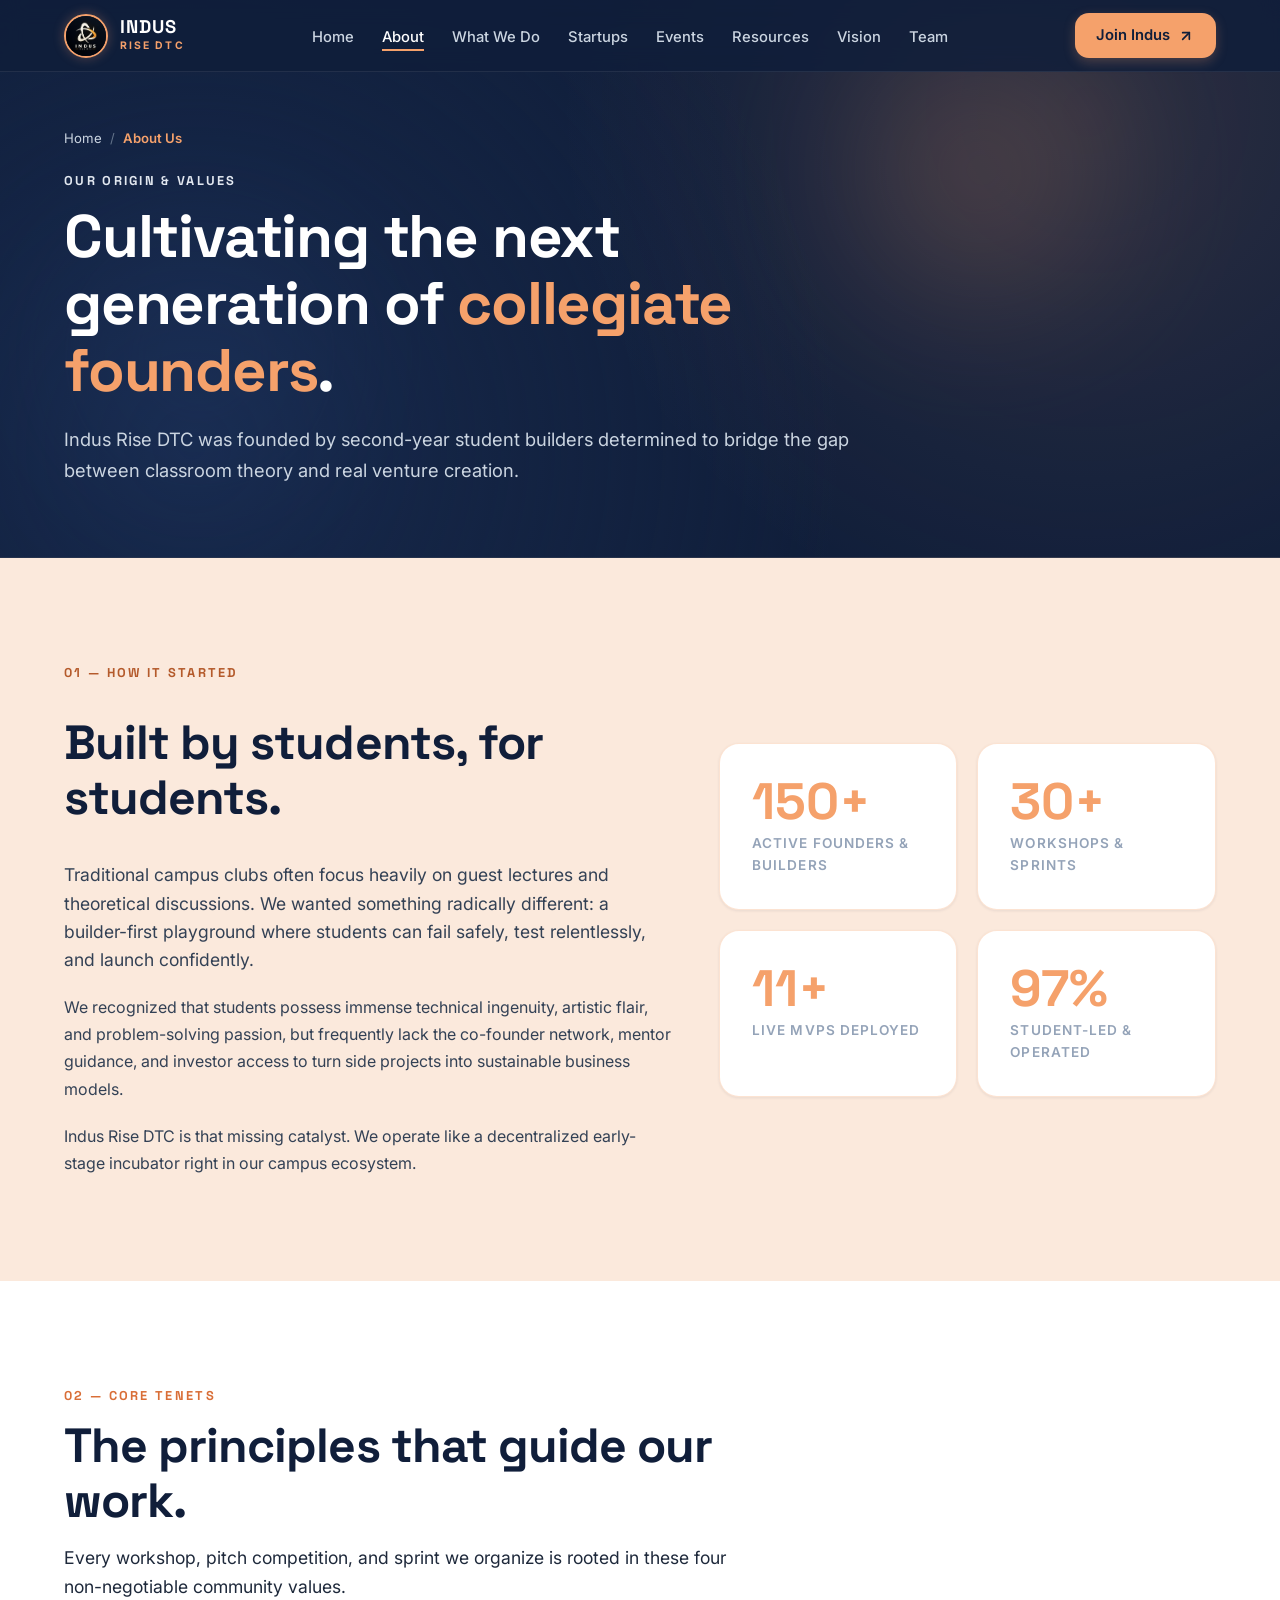
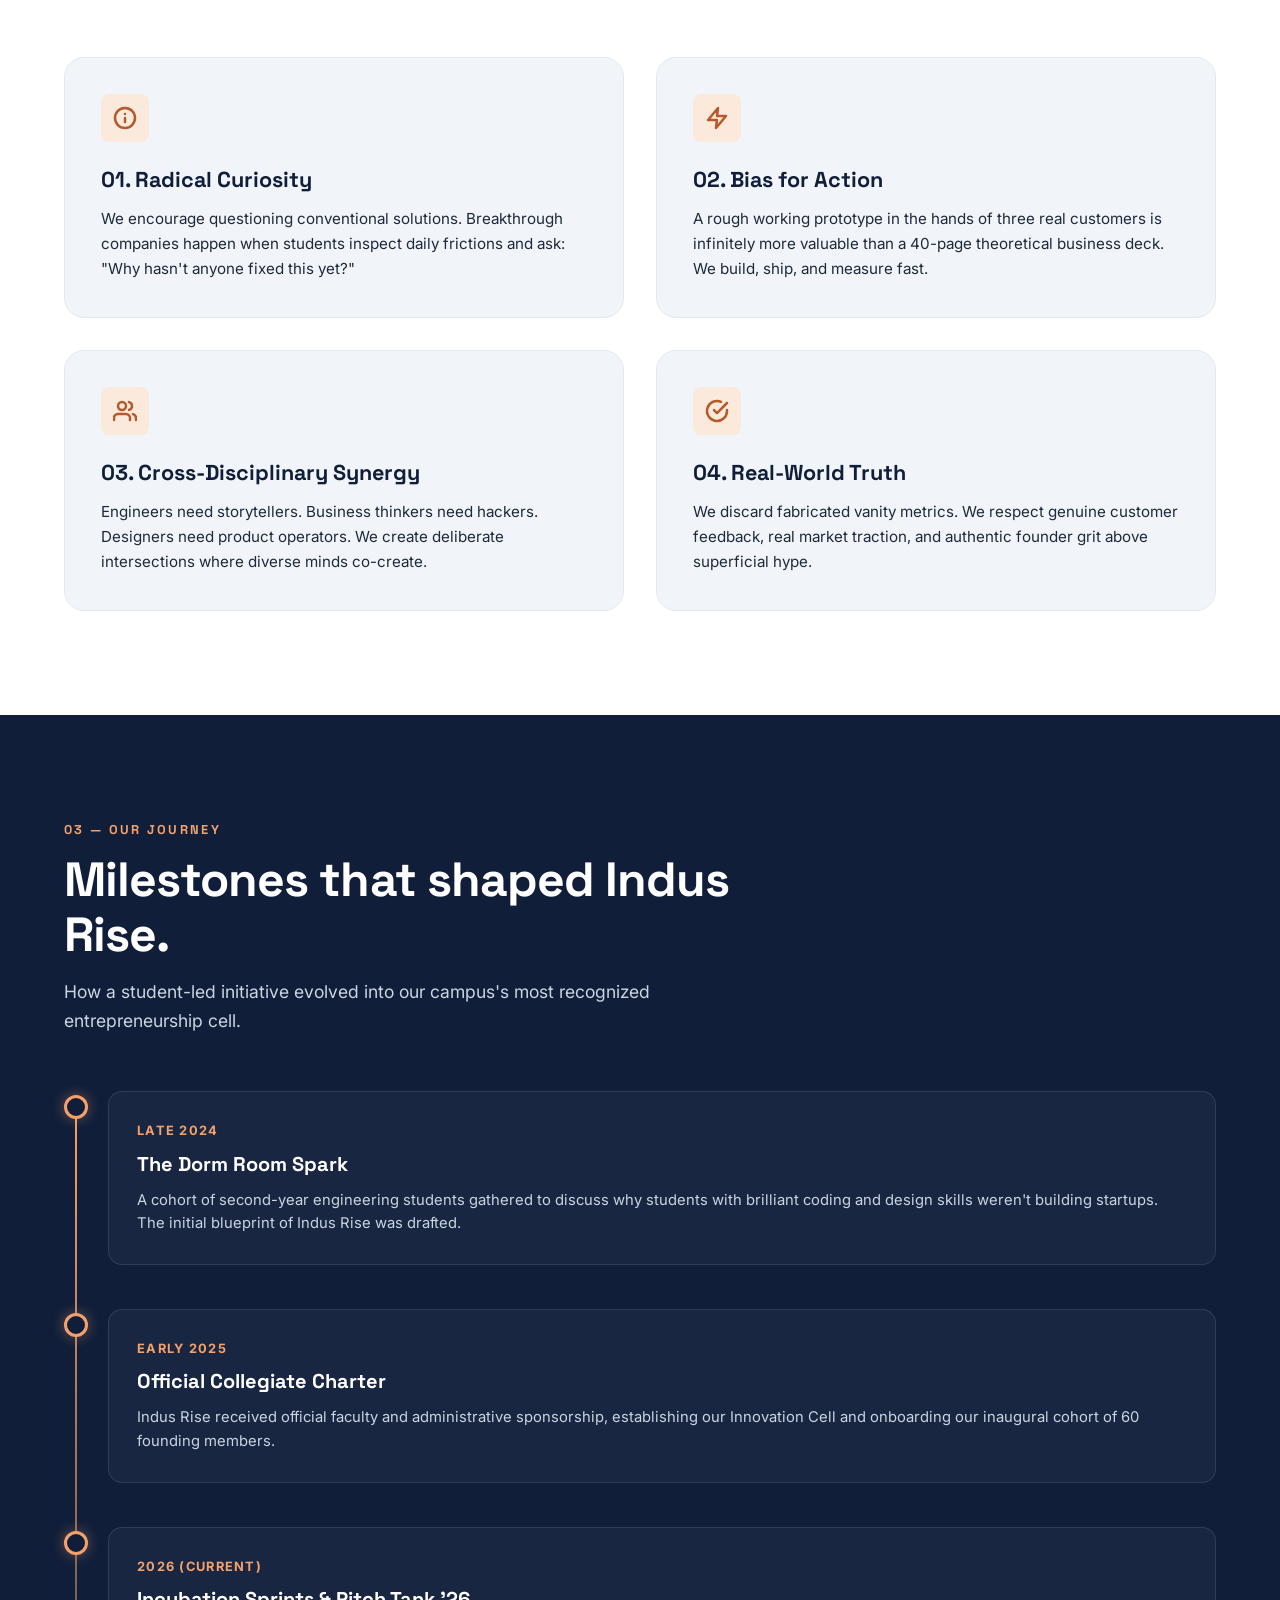
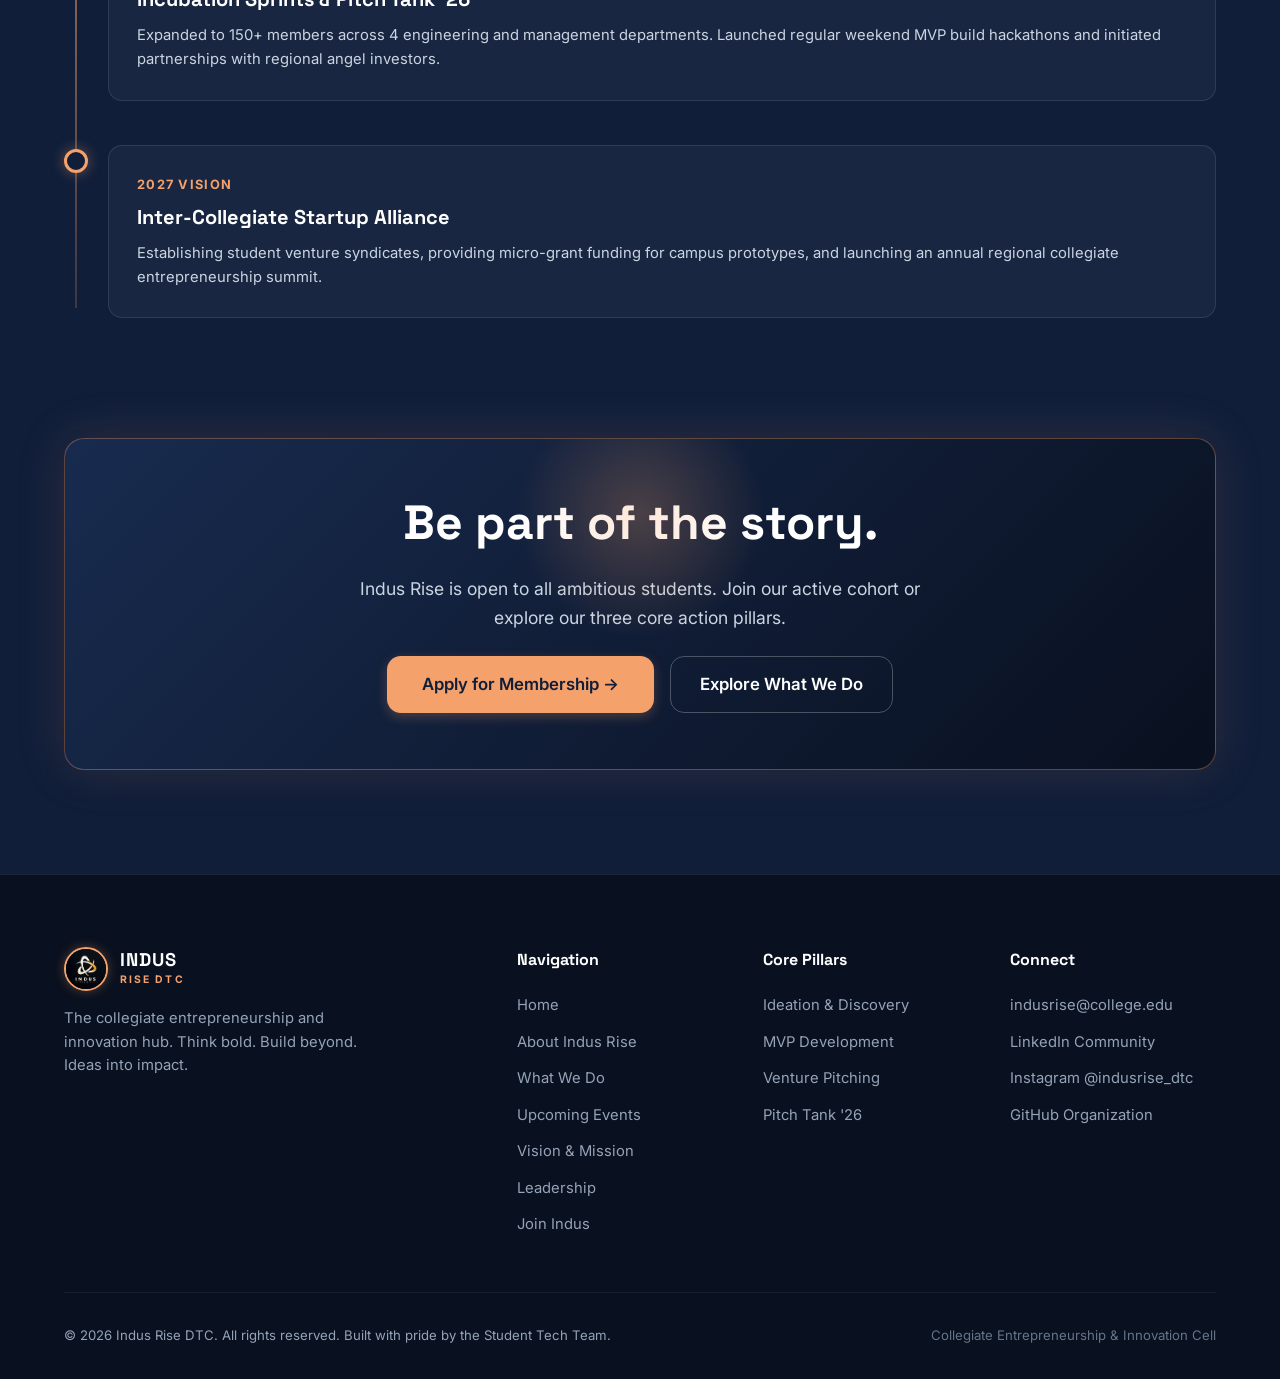
==== commit 42bfca42: "feat: transform homepage into interactive launchpad hub, add startups and resources pages with inter" ====
--- a/about.html
+++ b/about.html
@@ -52,8 +52,10 @@
         <li><a href="index.html">Home</a></li>
         <li><a href="about.html" class="active">About</a></li>
         <li><a href="pillars.html">What We Do</a></li>
+        <li><a href="startups.html">Startups</a></li>
         <li><a href="events.html">Events</a></li>
-        <li><a href="vision.html">Vision & Mission</a></li>
+        <li><a href="resources.html">Resources</a></li>
+        <li><a href="vision.html">Vision</a></li>
         <li><a href="team.html">Team</a></li>
       </ul>
 
@@ -92,13 +94,25 @@
       <li>
         <a href="pillars.html">
           <span>What We Do</span>
-          <svg width="18" height="18" viewBox="0 0 24 24" fill="none" stroke="currentColor" stroke-width="2" stroke-linecap="round" stroke-linejoin="round"><polygon points="12 2 2 7 12 12 22 7 12 2"></polygon><polyline points="2 17 12 22 22 17"></polyline><polyline points="2 12 12 17 22 12"></polyline></svg>
+          <svg width="18" height="18" viewBox="0 0 24 24" fill="none" stroke="currentColor" stroke-width="2"><polygon points="12 2 2 7 12 12 22 7 12 2"></polygon><polyline points="2 17 12 22 22 17"></polyline><polyline points="2 12 12 17 22 12"></polyline></svg>
+        </a>
+      </li>
+      <li>
+        <a href="startups.html">
+          <span>Startups & MVPs</span>
+          <svg width="18" height="18" viewBox="0 0 24 24" fill="none" stroke="currentColor" stroke-width="2"><path d="M13 2L3 14h9l-1 8 10-12h-9l1-8z"></path></svg>
         </a>
       </li>
       <li>
         <a href="events.html">
           <span>Events & Activities</span>
-          <svg width="18" height="18" viewBox="0 0 24 24" fill="none" stroke="currentColor" stroke-width="2" stroke-linecap="round" stroke-linejoin="round"><rect x="3" y="4" width="18" height="18" rx="2" ry="2"></rect><line x1="16" y1="2" x2="16" y2="6"></line><line x1="8" y1="2" x2="8" y2="6"></line><line x1="3" y1="10" x2="21" y2="10"></line></svg>
+          <svg width="18" height="18" viewBox="0 0 24 24" fill="none" stroke="currentColor" stroke-width="2"><rect x="3" y="4" width="18" height="18" rx="2" ry="2"></rect><line x1="16" y1="2" x2="16" y2="6"></line><line x1="8" y1="2" x2="8" y2="6"></line><line x1="3" y1="10" x2="21" y2="10"></line></svg>
+        </a>
+      </li>
+      <li>
+        <a href="resources.html">
+          <span>Founder Vault</span>
+          <svg width="18" height="18" viewBox="0 0 24 24" fill="none" stroke="currentColor" stroke-width="2"><path d="M22 19a2 2 0 0 1-2 2H4a2 2 0 0 1-2-2V5a2 2 0 0 1 2-2h5l2 3h9a2 2 0 0 1 2 2z"></path></svg>
         </a>
       </li>
       <li>
--- a/css/style.css
+++ b/css/style.css
@@ -2172,3 +2172,620 @@
   }
 }
 
+/* ==========================================================================
+   27. LAUNCHPAD COMMAND HUB & PORTAL CARDS (INDEX)
+   ========================================================================== */
+.launchpad-hero {
+  position: relative;
+  padding: calc(var(--nav-height) + 2.5rem) 1.5rem 3rem;
+  background: radial-gradient(circle at 50% 20%, rgba(245, 161, 107, 0.08) 0%, rgba(16, 30, 58, 0.95) 70%, var(--color-navy-950) 100%);
+  border-bottom: 1px solid rgba(245, 161, 107, 0.15);
+  overflow: hidden;
+}
+
+.launchpad-header-wrap {
+  max-width: var(--max-width);
+  margin: 0 auto;
+  text-align: center;
+  position: relative;
+  z-index: 2;
+}
+
+.command-status-bar {
+  display: inline-flex;
+  align-items: center;
+  gap: 0.75rem;
+  padding: 0.4rem 1rem;
+  border-radius: var(--border-radius-full);
+  background: rgba(9, 16, 31, 0.75);
+  border: 1px solid rgba(245, 161, 107, 0.25);
+  backdrop-filter: blur(10px);
+  font-size: 0.775rem;
+  font-weight: 600;
+  letter-spacing: 0.08em;
+  text-transform: uppercase;
+  color: var(--color-peach-200);
+  margin-bottom: 1.25rem;
+}
+
+.status-beacon {
+  width: 8px;
+  height: 8px;
+  border-radius: 50%;
+  background-color: #22c55e;
+  box-shadow: 0 0 10px #22c55e;
+  animation: pulse-beacon 2s infinite ease-in-out;
+}
+
+@keyframes pulse-beacon {
+  0%, 100% { transform: scale(1); opacity: 1; }
+  50% { transform: scale(1.4); opacity: 0.6; }
+}
+
+.launchpad-title {
+  font-family: var(--font-heading);
+  font-size: clamp(2rem, 4.5vw, 3.4rem);
+  font-weight: 700;
+  line-height: 1.15;
+  color: var(--color-white);
+  margin-bottom: 1rem;
+}
+
+.launchpad-title .glow-word {
+  background: linear-gradient(135deg, var(--color-peach-500) 0%, #ffc599 100%);
+  -webkit-background-clip: text;
+  -webkit-text-fill-color: transparent;
+  text-shadow: 0 0 30px rgba(245, 161, 107, 0.4);
+}
+
+.launchpad-subtitle {
+  font-size: clamp(0.95rem, 1.4vw, 1.15rem);
+  color: var(--color-slate-300);
+  max-width: 680px;
+  margin: 0 auto 2rem;
+  line-height: 1.6;
+}
+
+/* Category Filter Bar for Portals */
+.portal-filter-bar {
+  display: flex;
+  justify-content: center;
+  align-items: center;
+  gap: 0.5rem;
+  flex-wrap: wrap;
+  margin-bottom: 2rem;
+}
+
+.portal-filter-pill {
+  padding: 0.5rem 1.15rem;
+  border-radius: var(--border-radius-full);
+  background: rgba(16, 30, 58, 0.6);
+  border: 1px solid rgba(255, 255, 255, 0.12);
+  color: var(--color-slate-300);
+  font-size: 0.825rem;
+  font-weight: 600;
+  letter-spacing: 0.04em;
+  cursor: pointer;
+  transition: all var(--transition-fast);
+  backdrop-filter: blur(8px);
+}
+
+.portal-filter-pill:hover,
+.portal-filter-pill.active {
+  background: var(--color-peach-500);
+  color: var(--color-navy-950);
+  border-color: var(--color-peach-500);
+  box-shadow: 0 4px 14px rgba(245, 161, 107, 0.35);
+}
+
+/* Main Gateway Grid */
+.portal-gateway-section {
+  padding: 3rem 1.5rem 5rem;
+  background-color: var(--color-navy-950);
+  position: relative;
+}
+
+.portal-gateway-grid {
+  display: grid;
+  grid-template-columns: 1fr;
+  gap: 1.75rem;
+  max-width: var(--max-width);
+  margin: 0 auto;
+}
+
+@media (min-width: 640px) {
+  .portal-gateway-grid {
+    grid-template-columns: repeat(2, 1fr);
+  }
+}
+
+@media (min-width: 1024px) {
+  .portal-gateway-grid {
+    grid-template-columns: repeat(4, 1fr);
+  }
+}
+
+/* Portal Card Component */
+.portal-card {
+  position: relative;
+  border-radius: var(--border-radius-md);
+  background: rgba(16, 30, 58, 0.7);
+  border: 1px solid rgba(255, 255, 255, 0.08);
+  overflow: hidden;
+  display: flex;
+  flex-direction: column;
+  transition: all var(--transition-base);
+  text-decoration: none;
+  backdrop-filter: blur(12px);
+  box-shadow: 0 10px 25px rgba(0, 0, 0, 0.3);
+}
+
+.portal-card:hover {
+  transform: translateY(-8px);
+  border-color: rgba(245, 161, 107, 0.6);
+  box-shadow: 0 18px 36px rgba(0, 0, 0, 0.45), 0 0 20px rgba(245, 161, 107, 0.2);
+}
+
+.portal-card-media {
+  position: relative;
+  height: 180px;
+  overflow: hidden;
+  background-color: var(--color-navy-900);
+}
+
+.portal-card-img {
+  width: 100%;
+  height: 100%;
+  object-fit: cover;
+  transition: transform 0.6s cubic-bezier(0.16, 1, 0.3, 1);
+  filter: brightness(0.85) contrast(1.1);
+}
+
+.portal-card:hover .portal-card-img {
+  transform: scale(1.08);
+  filter: brightness(1) contrast(1.1);
+}
+
+.portal-card-media-overlay {
+  position: absolute;
+  inset: 0;
+  background: linear-gradient(to bottom, rgba(9, 16, 31, 0.1) 0%, rgba(9, 16, 31, 0.9) 100%);
+  pointer-events: none;
+}
+
+.portal-card-index {
+  position: absolute;
+  top: 1rem;
+  left: 1rem;
+  font-family: var(--font-heading);
+  font-size: 0.75rem;
+  font-weight: 700;
+  letter-spacing: 0.08em;
+  padding: 0.25rem 0.65rem;
+  border-radius: var(--border-radius-sm);
+  background: rgba(9, 16, 31, 0.85);
+  color: var(--color-peach-500);
+  border: 1px solid rgba(245, 161, 107, 0.3);
+  backdrop-filter: blur(6px);
+}
+
+.portal-card-badge {
+  position: absolute;
+  top: 1rem;
+  right: 1rem;
+  font-size: 0.7rem;
+  font-weight: 700;
+  letter-spacing: 0.05em;
+  text-transform: uppercase;
+  padding: 0.25rem 0.65rem;
+  border-radius: var(--border-radius-full);
+  background: rgba(245, 161, 107, 0.9);
+  color: var(--color-navy-950);
+}
+
+.portal-card-body {
+  padding: 1.5rem;
+  display: flex;
+  flex-direction: column;
+  flex-grow: 1;
+}
+
+.portal-card-icon-wrap {
+  width: 44px;
+  height: 44px;
+  border-radius: var(--border-radius-sm);
+  background: rgba(245, 161, 107, 0.12);
+  border: 1px solid rgba(245, 161, 107, 0.3);
+  color: var(--color-peach-500);
+  display: flex;
+  align-items: center;
+  justify-content: center;
+  margin-bottom: 1rem;
+  transition: all var(--transition-fast);
+}
+
+.portal-card:hover .portal-card-icon-wrap {
+  background: var(--color-peach-500);
+  color: var(--color-navy-950);
+  box-shadow: 0 0 16px rgba(245, 161, 107, 0.5);
+}
+
+.portal-card-title {
+  font-family: var(--font-heading);
+  font-size: 1.25rem;
+  font-weight: 700;
+  color: var(--color-white);
+  margin-bottom: 0.5rem;
+  line-height: 1.3;
+}
+
+.portal-card-desc {
+  font-size: 0.875rem;
+  color: var(--color-slate-300);
+  line-height: 1.6;
+  margin-bottom: 1.25rem;
+  flex-grow: 1;
+}
+
+.portal-card-tags {
+  display: flex;
+  flex-wrap: wrap;
+  gap: 0.4rem;
+  margin-bottom: 1.25rem;
+}
+
+.portal-card-tag {
+  font-size: 0.7rem;
+  font-weight: 600;
+  padding: 0.2rem 0.5rem;
+  border-radius: 4px;
+  background: rgba(255, 255, 255, 0.06);
+  color: var(--color-slate-300);
+  border: 1px solid rgba(255, 255, 255, 0.08);
+}
+
+.portal-card-action {
+  display: flex;
+  align-items: center;
+  justify-content: space-between;
+  padding-top: 0.85rem;
+  border-top: 1px solid rgba(255, 255, 255, 0.08);
+  font-size: 0.85rem;
+  font-weight: 700;
+  color: var(--color-peach-500);
+  letter-spacing: 0.02em;
+  transition: transform var(--transition-fast);
+}
+
+.portal-card:hover .portal-card-action {
+  color: #ffb885;
+  transform: translateX(4px);
+}
+
+.portal-card-action svg {
+  transition: transform var(--transition-fast);
+}
+
+.portal-card:hover .portal-card-action svg {
+  transform: translateX(4px);
+}
+
+/* ==========================================================================
+   28. STARTUP SHOWCASE GALLERY STYLES (STARTUPS.HTML)
+   ========================================================================== */
+.startup-metrics-ribbon {
+  display: grid;
+  grid-template-columns: repeat(2, 1fr);
+  gap: 1.25rem;
+  max-width: var(--max-width);
+  margin: 0 auto 3rem;
+  padding: 1.5rem;
+  border-radius: var(--border-radius-md);
+  background: rgba(16, 30, 58, 0.7);
+  border: 1px solid rgba(245, 161, 107, 0.2);
+}
+
+@media (min-width: 768px) {
+  .startup-metrics-ribbon {
+    grid-template-columns: repeat(4, 1fr);
+  }
+}
+
+.startup-grid {
+  display: grid;
+  grid-template-columns: 1fr;
+  gap: 2rem;
+  max-width: var(--max-width);
+  margin: 0 auto;
+}
+
+@media (min-width: 640px) {
+  .startup-grid {
+    grid-template-columns: repeat(2, 1fr);
+  }
+}
+
+@media (min-width: 1024px) {
+  .startup-grid {
+    grid-template-columns: repeat(3, 1fr);
+  }
+}
+
+.startup-card {
+  border-radius: var(--border-radius-md);
+  background: rgba(16, 30, 58, 0.8);
+  border: 1px solid rgba(255, 255, 255, 0.08);
+  overflow: hidden;
+  display: flex;
+  flex-direction: column;
+  transition: all var(--transition-base);
+}
+
+.startup-card:hover {
+  transform: translateY(-6px);
+  border-color: rgba(245, 161, 107, 0.5);
+  box-shadow: 0 16px 32px rgba(0, 0, 0, 0.4), 0 0 20px rgba(245, 161, 107, 0.15);
+}
+
+.startup-card-media {
+  position: relative;
+  height: 200px;
+  overflow: hidden;
+}
+
+.startup-card-img {
+  width: 100%;
+  height: 100%;
+  object-fit: cover;
+  transition: transform 0.6s ease;
+}
+
+.startup-card:hover .startup-card-img {
+  transform: scale(1.06);
+}
+
+.startup-card-tag {
+  position: absolute;
+  top: 1rem;
+  left: 1rem;
+  font-size: 0.725rem;
+  font-weight: 700;
+  text-transform: uppercase;
+  padding: 0.3rem 0.7rem;
+  border-radius: var(--border-radius-full);
+  background: rgba(9, 16, 31, 0.85);
+  color: var(--color-peach-500);
+  border: 1px solid rgba(245, 161, 107, 0.3);
+  backdrop-filter: blur(8px);
+}
+
+.startup-card-stage {
+  position: absolute;
+  top: 1rem;
+  right: 1rem;
+  font-size: 0.725rem;
+  font-weight: 700;
+  padding: 0.3rem 0.7rem;
+  border-radius: var(--border-radius-full);
+  background: rgba(34, 197, 94, 0.2);
+  color: #4ade80;
+  border: 1px solid rgba(74, 222, 128, 0.4);
+  backdrop-filter: blur(8px);
+}
+
+.startup-card-body {
+  padding: 1.5rem;
+  display: flex;
+  flex-direction: column;
+  flex-grow: 1;
+}
+
+.startup-card-title {
+  font-family: var(--font-heading);
+  font-size: 1.35rem;
+  font-weight: 700;
+  color: var(--color-white);
+  margin-bottom: 0.4rem;
+}
+
+.startup-card-tagline {
+  font-size: 0.875rem;
+  color: var(--color-peach-200);
+  font-weight: 500;
+  margin-bottom: 1rem;
+}
+
+.startup-card-desc {
+  font-size: 0.875rem;
+  color: var(--color-slate-300);
+  line-height: 1.6;
+  margin-bottom: 1.25rem;
+  flex-grow: 1;
+}
+
+.startup-meta-box {
+  background: rgba(9, 16, 31, 0.5);
+  padding: 0.75rem 1rem;
+  border-radius: var(--border-radius-sm);
+  margin-bottom: 1.25rem;
+  border: 1px solid rgba(255, 255, 255, 0.05);
+}
+
+.startup-meta-item {
+  display: flex;
+  justify-content: space-between;
+  font-size: 0.8rem;
+  margin-bottom: 0.3rem;
+}
+
+.startup-meta-item:last-child {
+  margin-bottom: 0;
+}
+
+.startup-meta-label {
+  color: var(--color-slate-400);
+}
+
+.startup-meta-value {
+  color: var(--color-white);
+  font-weight: 600;
+}
+
+.startup-card-actions {
+  display: flex;
+  gap: 0.75rem;
+}
+
+/* ==========================================================================
+   29. FOUNDER VAULT & TOOLKIT STYLES (RESOURCES.HTML)
+   ========================================================================== */
+.resource-grid {
+  display: grid;
+  grid-template-columns: 1fr;
+  gap: 2rem;
+  max-width: var(--max-width);
+  margin: 0 auto;
+}
+
+@media (min-width: 640px) {
+  .resource-grid {
+    grid-template-columns: repeat(2, 1fr);
+  }
+}
+
+@media (min-width: 1024px) {
+  .resource-grid {
+    grid-template-columns: repeat(3, 1fr);
+  }
+}
+
+.resource-card {
+  border-radius: var(--border-radius-md);
+  background: rgba(16, 30, 58, 0.8);
+  border: 1px solid rgba(255, 255, 255, 0.08);
+  overflow: hidden;
+  display: flex;
+  flex-direction: column;
+  transition: all var(--transition-base);
+}
+
+.resource-card:hover {
+  transform: translateY(-6px);
+  border-color: rgba(245, 161, 107, 0.5);
+  box-shadow: 0 16px 32px rgba(0, 0, 0, 0.4), 0 0 20px rgba(245, 161, 107, 0.15);
+}
+
+.resource-card-media {
+  position: relative;
+  height: 180px;
+  overflow: hidden;
+}
+
+.resource-card-img {
+  width: 100%;
+  height: 100%;
+  object-fit: cover;
+  transition: transform 0.6s ease;
+}
+
+.resource-card:hover .resource-card-img {
+  transform: scale(1.06);
+}
+
+.resource-card-format {
+  position: absolute;
+  top: 1rem;
+  left: 1rem;
+  font-family: var(--font-heading);
+  font-size: 0.725rem;
+  font-weight: 700;
+  padding: 0.25rem 0.65rem;
+  border-radius: var(--border-radius-sm);
+  background: rgba(9, 16, 31, 0.9);
+  color: var(--color-peach-500);
+  border: 1px solid rgba(245, 161, 107, 0.35);
+  backdrop-filter: blur(8px);
+}
+
+.resource-card-perk {
+  position: absolute;
+  top: 1rem;
+  right: 1rem;
+  font-size: 0.725rem;
+  font-weight: 700;
+  padding: 0.25rem 0.65rem;
+  border-radius: var(--border-radius-full);
+  background: rgba(245, 161, 107, 0.9);
+  color: var(--color-navy-950);
+}
+
+.resource-card-body {
+  padding: 1.5rem;
+  display: flex;
+  flex-direction: column;
+  flex-grow: 1;
+}
+
+.resource-card-title {
+  font-family: var(--font-heading);
+  font-size: 1.25rem;
+  font-weight: 700;
+  color: var(--color-white);
+  margin-bottom: 0.5rem;
+  line-height: 1.3;
+}
+
+.resource-card-desc {
+  font-size: 0.875rem;
+  color: var(--color-slate-300);
+  line-height: 1.6;
+  margin-bottom: 1.25rem;
+  flex-grow: 1;
+}
+
+.resource-card-features {
+  list-style: none;
+  margin-bottom: 1.5rem;
+  display: flex;
+  flex-direction: column;
+  gap: 0.4rem;
+}
+
+.resource-card-features li {
+  font-size: 0.8rem;
+  color: var(--color-slate-300);
+  display: flex;
+  align-items: center;
+  gap: 0.5rem;
+}
+
+.resource-card-features li::before {
+  content: '✓';
+  color: var(--color-peach-500);
+  font-weight: 700;
+}
+
+.resource-card-btn {
+  width: 100%;
+  display: flex;
+  align-items: center;
+  justify-content: center;
+  gap: 0.5rem;
+  padding: 0.75rem 1rem;
+  border-radius: var(--border-radius-sm);
+  background: rgba(245, 161, 107, 0.15);
+  border: 1px solid rgba(245, 161, 107, 0.4);
+  color: var(--color-peach-500);
+  font-size: 0.85rem;
+  font-weight: 700;
+  cursor: pointer;
+  transition: all var(--transition-fast);
+}
+
+.resource-card-btn:hover {
+  background: var(--color-peach-500);
+  color: var(--color-navy-950);
+  box-shadow: 0 4px 14px rgba(245, 161, 107, 0.35);
+}
+
+
